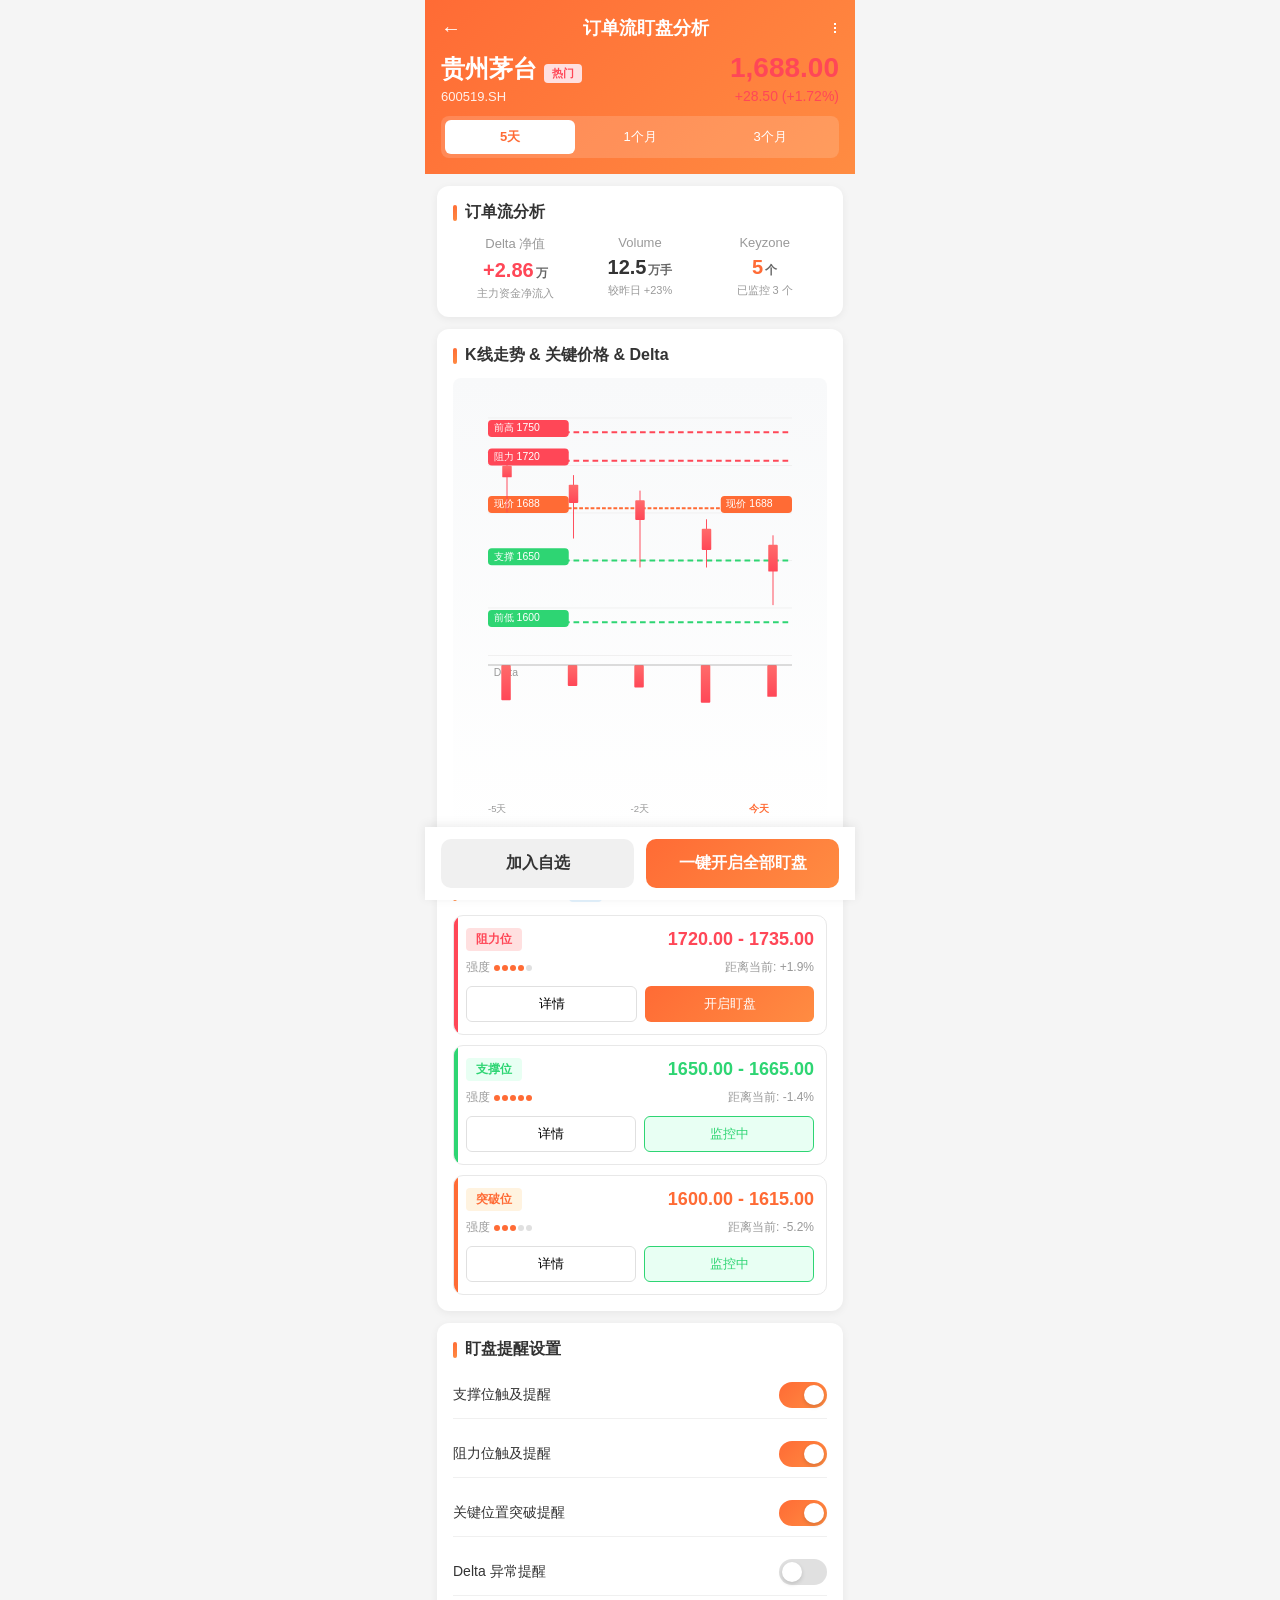
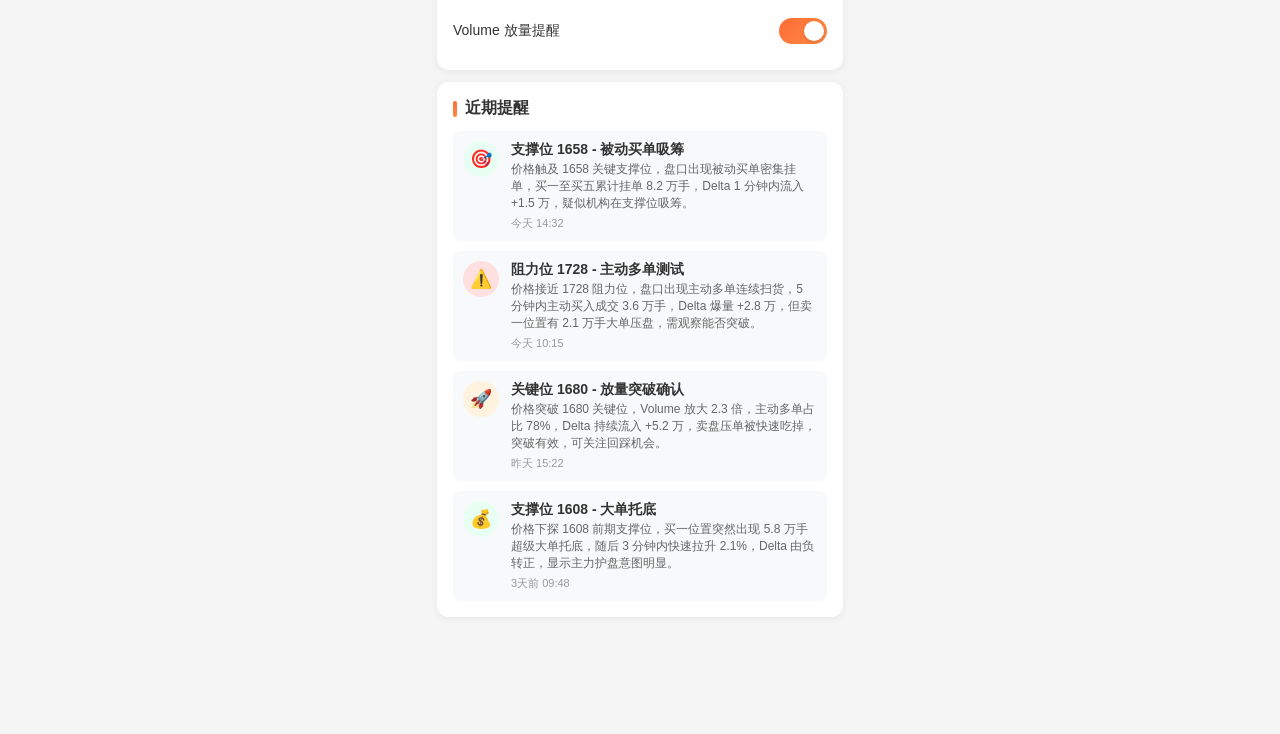
==== keyzone-analyzer-prototype.html @ bde4396a "优化K线：按日期对应数量，去掉阶段标注，用走势展示" ====
<!DOCTYPE html>
<html lang="zh-CN">
<head>
    <meta charset="UTF-8">
    <meta name="viewport" content="width=device-width, initial-scale=1.0, maximum-scale=1.0, user-scalable=no">
    <title>订单流盯盘分析 - 同花顺风格</title>
    <style>
        * {
            margin: 0;
            padding: 0;
            box-sizing: border-box;
        }

        body {
            font-family: -apple-system, BlinkMacSystemFont, 'Segoe UI', Roboto, 'Helvetica Neue', Arial, sans-serif;
            background: #f5f5f5;
            color: #333;
            max-width: 430px;
            margin: 0 auto;
            min-height: 100vh;
        }

        /* 顶部导航 */
        .header {
            background: linear-gradient(135deg, #ff6b35 0%, #ff8c42 100%);
            color: white;
            padding: 16px;
            position: sticky;
            top: 0;
            z-index: 100;
        }

        .header-top {
            display: flex;
            justify-content: space-between;
            align-items: center;
            margin-bottom: 12px;
        }

        .back-btn {
            font-size: 20px;
            cursor: pointer;
        }

        .header-title {
            font-size: 18px;
            font-weight: 600;
        }

        .header-actions {
            display: flex;
            gap: 16px;
        }

        /* 股票信息 */
        .stock-info {
            display: flex;
            justify-content: space-between;
            align-items: flex-end;
        }

        .stock-name {
            font-size: 24px;
            font-weight: bold;
            margin-bottom: 4px;
        }

        .stock-code {
            font-size: 13px;
            opacity: 0.9;
        }

        .stock-price {
            text-align: right;
        }

        .price-current {
            font-size: 28px;
            font-weight: bold;
        }

        .price-up {
            color: #ff4757;
        }

        .price-down {
            color: #2ed573;
        }

        .price-change {
            font-size: 14px;
            margin-top: 4px;
        }

        /* 时间周期切换 */
        .time-tabs {
            display: flex;
            background: rgba(255,255,255,0.15);
            border-radius: 8px;
            padding: 4px;
            margin-top: 12px;
        }

        .time-tab {
            flex: 1;
            text-align: center;
            padding: 8px;
            border-radius: 6px;
            font-size: 13px;
            cursor: pointer;
            transition: all 0.2s;
        }

        .time-tab.active {
            background: white;
            color: #ff6b35;
            font-weight: 600;
        }

        /* 主要内容区 */
        .content {
            padding: 12px;
        }

        /* 卡片通用样式 */
        .card {
            background: white;
            border-radius: 12px;
            padding: 16px;
            margin-bottom: 12px;
            box-shadow: 0 2px 8px rgba(0,0,0,0.06);
        }

        .card-title {
            font-size: 16px;
            font-weight: 600;
            color: #333;
            margin-bottom: 12px;
            display: flex;
            align-items: center;
            gap: 8px;
        }

        .card-title .icon {
            width: 4px;
            height: 16px;
            background: linear-gradient(135deg, #ff6b35 0%, #ff8c42 100%);
            border-radius: 2px;
        }

        /* Delta & Volume 概览 */
        .metrics-overview {
            display: flex;
            justify-content: space-around;
            text-align: center;
        }

        .metric-item {
            flex: 1;
        }

        .metric-label {
            font-size: 13px;
            color: #999;
            margin-bottom: 6px;
        }

        .metric-value {
            font-size: 20px;
            font-weight: bold;
        }

        .metric-value.positive {
            color: #ff4757;
        }

        .metric-value.negative {
            color: #2ed573;
        }

        .metric-unit {
            font-size: 12px;
            color: #666;
            margin-left: 2px;
        }

        .metric-desc {
            font-size: 11px;
            color: #999;
            margin-top: 4px;
        }

        /* K线图 + Keyzone */
        .chart-container {
            height: 460px;
            background: linear-gradient(180deg, #f8f9fa 0%, #ffffff 100%);
            border-radius: 8px;
            position: relative;
            overflow: hidden;
            padding: 16px;
        }

        .chart-svg {
            width: 100%;
            height: 100%;
        }

        /* Keyzone 列表 */
        .keyzone-list {
            display: flex;
            flex-direction: column;
            gap: 10px;
        }

        .keyzone-item {
            border: 1px solid #e8e8e8;
            border-radius: 10px;
            padding: 12px;
            position: relative;
            overflow: hidden;
        }

        .keyzone-item::before {
            content: '';
            position: absolute;
            left: 0;
            top: 0;
            bottom: 0;
            width: 4px;
        }

        .keyzone-item.support::before {
            background: #2ed573;
        }

        .keyzone-item.resistance::before {
            background: #ff4757;
        }

        .keyzone-item.breakout::before {
            background: #ff6b35;
        }

        .keyzone-header {
            display: flex;
            justify-content: space-between;
            align-items: center;
            margin-bottom: 8px;
        }

        .keyzone-type {
            display: flex;
            align-items: center;
            gap: 6px;
        }

        .type-badge {
            padding: 3px 10px;
            border-radius: 4px;
            font-size: 12px;
            font-weight: 600;
        }

        .type-badge.support {
            background: #e8fff3;
            color: #2ed573;
        }

        .type-badge.resistance {
            background: #ffe0e0;
            color: #ff4757;
        }

        .type-badge.breakout {
            background: #fff3e0;
            color: #ff6b35;
        }

        .keyzone-price {
            font-size: 18px;
            font-weight: bold;
        }

        .keyzone-price.support {
            color: #2ed573;
        }

        .keyzone-price.resistance {
            color: #ff4757;
        }

        .keyzone-price.breakout {
            color: #ff6b35;
        }

        .keyzone-meta {
            display: flex;
            justify-content: space-between;
            align-items: center;
            font-size: 12px;
            color: #999;
        }

        .keyzone-strength {
            display: flex;
            align-items: center;
            gap: 4px;
        }

        .strength-dots {
            display: flex;
            gap: 2px;
        }

        .strength-dot {
            width: 6px;
            height: 6px;
            border-radius: 50%;
            background: #e0e0e0;
        }

        .strength-dot.active {
            background: #ff6b35;
        }

        .keyzone-actions {
            display: flex;
            gap: 8px;
            margin-top: 10px;
        }

        .action-btn {
            flex: 1;
            padding: 8px;
            border-radius: 6px;
            font-size: 13px;
            text-align: center;
            cursor: pointer;
            border: 1px solid #e0e0e0;
            background: white;
        }

        .action-btn.primary {
            background: linear-gradient(135deg, #ff6b35 0%, #ff8c42 100%);
            color: white;
            border: none;
        }

        .action-btn.monitoring {
            background: #e8fff3;
            color: #2ed573;
            border-color: #2ed573;
        }

        /* 盯盘设置卡片 */
        .monitor-settings {
            display: flex;
            flex-direction: column;
            gap: 12px;
        }

        .monitor-item {
            display: flex;
            justify-content: space-between;
            align-items: center;
            padding: 10px 0;
            border-bottom: 1px solid #f0f0f0;
        }

        .monitor-item:last-child {
            border-bottom: none;
        }

        .monitor-label {
            font-size: 14px;
        }

        .toggle-switch {
            position: relative;
            width: 48px;
            height: 26px;
            background: #e0e0e0;
            border-radius: 13px;
            cursor: pointer;
            transition: background 0.3s;
        }

        .toggle-switch.active {
            background: linear-gradient(135deg, #ff6b35 0%, #ff8c42 100%);
        }

        .toggle-switch::after {
            content: '';
            position: absolute;
            top: 3px;
            left: 3px;
            width: 20px;
            height: 20px;
            background: white;
            border-radius: 50%;
            transition: transform 0.3s;
            box-shadow: 0 2px 4px rgba(0,0,0,0.15);
        }

        .toggle-switch.active::after {
            transform: translateX(22px);
        }

        /* 提醒历史 */
        .alert-history {
            display: flex;
            flex-direction: column;
            gap: 10px;
        }

        .alert-item {
            display: flex;
            gap: 12px;
            padding: 10px;
            background: #f8f9fa;
            border-radius: 8px;
        }

        .alert-icon {
            width: 36px;
            height: 36px;
            border-radius: 50%;
            display: flex;
            align-items: center;
            justify-content: center;
            font-size: 18px;
            flex-shrink: 0;
        }

        .alert-icon.support {
            background: #e8fff3;
        }

        .alert-icon.resistance {
            background: #ffe0e0;
        }

        .alert-icon.breakout {
            background: #fff3e0;
        }

        .alert-content {
            flex: 1;
        }

        .alert-title {
            font-size: 14px;
            font-weight: 600;
            margin-bottom: 2px;
        }

        .alert-desc {
            font-size: 12px;
            color: #666;
        }

        .alert-time {
            font-size: 11px;
            color: #999;
            margin-top: 4px;
        }

        /* 标签 */
        .tag {
            display: inline-block;
            padding: 2px 8px;
            border-radius: 4px;
            font-size: 11px;
        }

        .tag-hot {
            background: #ffe0e0;
            color: #ff4757;
        }

        .tag-info {
            background: #e3f2fd;
            color: #1976d2;
        }

        /* 底部操作栏 */
        .footer {
            position: sticky;
            bottom: 0;
            background: white;
            padding: 12px 16px;
            box-shadow: 0 -2px 10px rgba(0,0,0,0.08);
            display: flex;
            gap: 12px;
        }

        .btn {
            flex: 1;
            padding: 14px;
            border-radius: 10px;
            font-size: 16px;
            font-weight: 600;
            text-align: center;
            cursor: pointer;
            border: none;
        }

        .btn-secondary {
            background: #f0f0f0;
            color: #333;
        }

        .btn-primary {
            background: linear-gradient(135deg, #ff6b35 0%, #ff8c42 100%);
            color: white;
        }

        /* 空状态 */
        .empty-state {
            text-align: center;
            padding: 40px 20px;
            color: #999;
        }

        .empty-icon {
            font-size: 48px;
            margin-bottom: 12px;
        }

        .empty-text {
            font-size: 14px;
        }
    </style>
</head>
<body>
    <!-- 顶部导航 -->
    <div class="header">
        <div class="header-top">
            <div class="back-btn">←</div>
            <div class="header-title">订单流盯盘分析</div>
            <div class="header-actions">
                <span>⋮</span>
            </div>
        </div>
        <div class="stock-info">
            <div>
                <div class="stock-name">
                    贵州茅台
                    <span class="tag tag-hot">热门</span>
                </div>
                <div class="stock-code">600519.SH</div>
            </div>
            <div class="stock-price">
                <div class="price-current price-up">1,688.00</div>
                <div class="price-change price-up">+28.50 (+1.72%)</div>
            </div>
        </div>
        <div class="time-tabs">
            <div class="time-tab active" data-period="5d">5天</div>
            <div class="time-tab" data-period="1m">1个月</div>
            <div class="time-tab" data-period="3m">3个月</div>
        </div>
    </div>

    <!-- 主要内容区 -->
    <div class="content">
        <!-- Delta & Volume 概览 -->
        <div class="card">
            <div class="card-title">
                <div class="icon"></div>
                订单流分析
            </div>
            <div class="metrics-overview">
                <div class="metric-item">
                    <div class="metric-label">Delta 净值</div>
                    <div class="metric-value positive">+2.86<span class="metric-unit">万</span></div>
                    <div class="metric-desc">主力资金净流入</div>
                </div>
                <div class="metric-item">
                    <div class="metric-label">Volume</div>
                    <div class="metric-value">12.5<span class="metric-unit">万手</span></div>
                    <div class="metric-desc">较昨日 +23%</div>
                </div>
                <div class="metric-item">
                    <div class="metric-label">Keyzone</div>
                    <div class="metric-value" style="color: #ff6b35;">5<span class="metric-unit">个</span></div>
                    <div class="metric-desc">已监控 3 个</div>
                </div>
            </div>
        </div>

        <!-- K线蜡烛图 + 关键价格 + Delta -->
        <div class="card">
            <div class="card-title">
                <div class="icon"></div>
                K线走势 & 关键价格 & Delta
            </div>
            <div class="chart-container">
                <svg class="chart-svg" id="chartSvg" viewBox="0 0 360 440">
                    <defs>
                        <linearGradient id="candleRed" x1="0%" y1="0%" x2="0%" y2="100%">
                            <stop offset="0%" style="stop-color:#ff6b6b;stop-opacity:1" />
                            <stop offset="100%" style="stop-color:#ff4757;stop-opacity:1" />
                        </linearGradient>
                        <linearGradient id="candleGreen" x1="0%" y1="0%" x2="0%" y2="100%">
                            <stop offset="0%" style="stop-color:#51cf66;stop-opacity:1" />
                            <stop offset="100%" style="stop-color:#2ed573;stop-opacity:1" />
                        </linearGradient>
                    </defs>
                    
                    <!-- 分隔线 -->
                    <line x1="20" y1="280" x2="340" y2="280" stroke="#e0e0e0" stroke-width="1"/>
                    <text x="26" y="292" font-size="11" fill="#999">Delta</text>
                    
                    <!-- K线部分网格线 -->
                    <line x1="20" y1="20" x2="340" y2="20" stroke="#f0f0f0" stroke-width="1"/>
                    <line x1="20" y1="70" x2="340" y2="70" stroke="#f0f0f0" stroke-width="1"/>
                    <line x1="20" y1="120" x2="340" y2="120" stroke="#f0f0f0" stroke-width="1"/>
                    <line x1="20" y1="170" x2="340" y2="170" stroke="#f0f0f0" stroke-width="1"/>
                    <line x1="20" y1="220" x2="340" y2="220" stroke="#f0f0f0" stroke-width="1"/>
                    <line x1="20" y1="270" x2="340" y2="270" stroke="#f0f0f0" stroke-width="1"/>
                    
                    <!-- 动态内容区域 -->
                    <g id="dynamicContent"></g>
                    
                    <!-- Delta 零轴线 -->
                    <line x1="20" y1="280" x2="340" y2="280" stroke="#999" stroke-width="0.5"/>
                    
                    <!-- 时间标签（动态） -->
                    <g id="timeLabels"></g>
                </svg>
            </div>
        </div>

        <!-- Keyzone 列表 -->
        <div class="card">
            <div class="card-title">
                <div class="icon"></div>
                关键位置列表
                <span class="tag tag-info">5个</span>
            </div>
            <div class="keyzone-list">
                <!-- 阻力位 -->
                <div class="keyzone-item resistance">
                    <div class="keyzone-header">
                        <div class="keyzone-type">
                            <span class="type-badge resistance">阻力位</span>
                        </div>
                        <div class="keyzone-price resistance">1720.00 - 1735.00</div>
                    </div>
                    <div class="keyzone-meta">
                        <div class="keyzone-strength">
                            <span>强度</span>
                            <div class="strength-dots">
                                <div class="strength-dot active"></div>
                                <div class="strength-dot active"></div>
                                <div class="strength-dot active"></div>
                                <div class="strength-dot active"></div>
                                <div class="strength-dot"></div>
                            </div>
                        </div>
                        <div>距离当前: +1.9%</div>
                    </div>
                    <div class="keyzone-actions">
                        <button class="action-btn">详情</button>
                        <button class="action-btn primary">开启盯盘</button>
                    </div>
                </div>

                <!-- 支撑位 -->
                <div class="keyzone-item support">
                    <div class="keyzone-header">
                        <div class="keyzone-type">
                            <span class="type-badge support">支撑位</span>
                        </div>
                        <div class="keyzone-price support">1650.00 - 1665.00</div>
                    </div>
                    <div class="keyzone-meta">
                        <div class="keyzone-strength">
                            <span>强度</span>
                            <div class="strength-dots">
                                <div class="strength-dot active"></div>
                                <div class="strength-dot active"></div>
                                <div class="strength-dot active"></div>
                                <div class="strength-dot active"></div>
                                <div class="strength-dot active"></div>
                            </div>
                        </div>
                        <div>距离当前: -1.4%</div>
                    </div>
                    <div class="keyzone-actions">
                        <button class="action-btn">详情</button>
                        <button class="action-btn monitoring">监控中</button>
                    </div>
                </div>

                <!-- 突破位 -->
                <div class="keyzone-item breakout">
                    <div class="keyzone-header">
                        <div class="keyzone-type">
                            <span class="type-badge breakout">突破位</span>
                        </div>
                        <div class="keyzone-price breakout">1600.00 - 1615.00</div>
                    </div>
                    <div class="keyzone-meta">
                        <div class="keyzone-strength">
                            <span>强度</span>
                            <div class="strength-dots">
                                <div class="strength-dot active"></div>
                                <div class="strength-dot active"></div>
                                <div class="strength-dot active"></div>
                                <div class="strength-dot"></div>
                                <div class="strength-dot"></div>
                            </div>
                        </div>
                        <div>距离当前: -5.2%</div>
                    </div>
                    <div class="keyzone-actions">
                        <button class="action-btn">详情</button>
                        <button class="action-btn monitoring">监控中</button>
                    </div>
                </div>
            </div>
        </div>

        <!-- 盯盘设置 -->
        <div class="card">
            <div class="card-title">
                <div class="icon"></div>
                盯盘提醒设置
            </div>
            <div class="monitor-settings">
                <div class="monitor-item">
                    <div class="monitor-label">支撑位触及提醒</div>
                    <div class="toggle-switch active"></div>
                </div>
                <div class="monitor-item">
                    <div class="monitor-label">阻力位触及提醒</div>
                    <div class="toggle-switch active"></div>
                </div>
                <div class="monitor-item">
                    <div class="monitor-label">关键位置突破提醒</div>
                    <div class="toggle-switch active"></div>
                </div>
                <div class="monitor-item">
                    <div class="monitor-label">Delta 异常提醒</div>
                    <div class="toggle-switch"></div>
                </div>
                <div class="monitor-item">
                    <div class="monitor-label">Volume 放量提醒</div>
                    <div class="toggle-switch active"></div>
                </div>
            </div>
        </div>

        <!-- 提醒历史 -->
        <div class="card">
            <div class="card-title">
                <div class="icon"></div>
                近期提醒
            </div>
            <div class="alert-history">
                <div class="alert-item">
                    <div class="alert-icon support">🎯</div>
                    <div class="alert-content">
                        <div class="alert-title">支撑位 1658 - 被动买单吸筹</div>
                        <div class="alert-desc">
                            价格触及 1658 关键支撑位，盘口出现被动买单密集挂单，买一至买五累计挂单 8.2 万手，Delta 1 分钟内流入 +1.5 万，疑似机构在支撑位吸筹。
                        </div>
                        <div class="alert-time">今天 14:32</div>
                    </div>
                </div>
                <div class="alert-item">
                    <div class="alert-icon resistance">⚠️</div>
                    <div class="alert-content">
                        <div class="alert-title">阻力位 1728 - 主动多单测试</div>
                        <div class="alert-desc">
                            价格接近 1728 阻力位，盘口出现主动多单连续扫货，5 分钟内主动买入成交 3.6 万手，Delta 爆量 +2.8 万，但卖一位置有 2.1 万手大单压盘，需观察能否突破。
                        </div>
                        <div class="alert-time">今天 10:15</div>
                    </div>
                </div>
                <div class="alert-item">
                    <div class="alert-icon breakout">🚀</div>
                    <div class="alert-content">
                        <div class="alert-title">关键位 1680 - 放量突破确认</div>
                        <div class="alert-desc">
                            价格突破 1680 关键位，Volume 放大 2.3 倍，主动多单占比 78%，Delta 持续流入 +5.2 万，卖盘压单被快速吃掉，突破有效，可关注回踩机会。
                        </div>
                        <div class="alert-time">昨天 15:22</div>
                    </div>
                </div>
                <div class="alert-item">
                    <div class="alert-icon support">💰</div>
                    <div class="alert-content">
                        <div class="alert-title">支撑位 1608 - 大单托底</div>
                        <div class="alert-desc">
                            价格下探 1608 前期支撑位，买一位置突然出现 5.8 万手超级大单托底，随后 3 分钟内快速拉升 2.1%，Delta 由负转正，显示主力护盘意图明显。
                        </div>
                        <div class="alert-time">3天前 09:48</div>
                    </div>
                </div>
            </div>
        </div>

        <!-- 底部留白 -->
        <div style="height: 20px;"></div>
    </div>

    <!-- 底部操作栏 -->
    <div class="footer">
        <button class="btn btn-secondary">加入自选</button>
        <button class="btn btn-primary">一键开启全部盯盘</button>
    </div>

    <script>
        // 当前周期
        let currentPeriod = '5d';

        // 生成K线数据的辅助函数
        function generateCandles(count, startY, trend) {
            const candles = [];
            const deltas = [];
            const xStep = (320 - 40) / (count - 1);
            
            let currentY = startY;
            
            for (let i = 0; i < count; i++) {
                const x = 40 + i * xStep;
                
                // 根据趋势生成价格
                let targetY;
                if (trend === 'down') {
                    targetY = startY + (i / count) * 120;
                } else if (trend === 'up') {
                    targetY = startY - (i / count) * 120;
                } else if (trend === 'box') {
                    const boxPhase = i % 4;
                    if (boxPhase === 0) targetY = startY - 20;
                    else if (boxPhase === 1) targetY = startY + 20;
                    else if (boxPhase === 2) targetY = startY - 15;
                    else targetY = startY + 15;
                } else if (trend === 'upThenBoxThenDown') {
                    if (i < count * 0.35) {
                        targetY = startY - (i / (count * 0.35)) * 100;
                    } else if (i < count * 0.7) {
                        const boxI = i - count * 0.35;
                        const boxPhase = boxI % 4;
                        const baseY = startY - 100;
                        if (boxPhase === 0) targetY = baseY - 15;
                        else if (boxPhase === 1) targetY = baseY + 15;
                        else if (boxPhase === 2) targetY = baseY - 10;
                        else targetY = baseY + 10;
                    } else {
                        const downI = i - count * 0.7;
                        const baseY = startY - 100;
                        targetY = baseY + (downI / (count * 0.3)) * 80;
                    }
                } else if (trend === 'boxThenDown') {
                    if (i < count * 0.6) {
                        const boxPhase = i % 4;
                        if (boxPhase === 0) targetY = startY - 20;
                        else if (boxPhase === 1) targetY = startY + 20;
                        else if (boxPhase === 2) targetY = startY - 15;
                        else targetY = startY + 15;
                    } else {
                        const downI = i - count * 0.6;
                        targetY = startY + (downI / (count * 0.4)) * 80;
                    }
                }
                
                // 添加随机波动
                const volatility = 15;
                const high = targetY - volatility + Math.random() * volatility * 2;
                const low = targetY + volatility + Math.random() * volatility * 2;
                const open = currentY + (Math.random() - 0.5) * 20;
                const close = targetY + (Math.random() - 0.5) * 15;
                const isUp = close < open;
                
                candles.push({
                    x: x,
                    high: Math.min(high, low, open, close) - 10,
                    low: Math.max(high, low, open, close) + 10,
                    open: open,
                    close: close,
                    isUp: isUp
                });
                
                // Delta
                deltas.push({
                    x: x - 6,
                    height: 15 + Math.random() * 30,
                    isUp: isUp
                });
                
                currentY = close;
            }
            
            return { candles, deltas };
        }

        // 周期数据配置
        const periodData = {
            '5d': {
                keyPrices: [
                    { price: 1750, type: 'resistance', label: '前高 1750', y: 35 },
                    { price: 1720, type: 'resistance', label: '阻力 1720', y: 65 },
                    { price: 1688, type: 'current', label: '现价 1688', y: 115 },
                    { price: 1650, type: 'support', label: '支撑 1650', y: 170 },
                    { price: 1600, type: 'support', label: '前低 1600', y: 235 }
                ],
                ...generateCandles(5, 80, 'down'),
                timeLabels: [
                    { x: 20, text: '-5天' },
                    { x: 170, text: '-2天' },
                    { x: 295, text: '今天' }
                ]
            },
            '1m': {
                keyPrices: [
                    { price: 1750, type: 'resistance', label: '箱顶 1750', y: 45 },
                    { price: 1720, type: 'resistance', label: '阻力 1720', y: 75 },
                    { price: 1688, type: 'current', label: '现价 1688', y: 120 },
                    { price: 1650, type: 'support', label: '箱底 1650', y: 165 },
                    { price: 1600, type: 'support', label: '前低 1600', y: 230 }
                ],
                ...generateCandles(22, 100, 'boxThenDown'),
                timeLabels: [
                    { x: 20, text: '-30天' },
                    { x: 170, text: '-15天' },
                    { x: 295, text: '今天' }
                ]
            },
            '3m': {
                keyPrices: [
                    { price: 1820, type: 'resistance', label: '前高 1820', y: 25 },
                    { price: 1780, type: 'resistance', label: '阻力 1780', y: 55 },
                    { price: 1720, type: 'resistance', label: '箱顶 1720', y: 90 },
                    { price: 1688, type: 'current', label: '现价 1688', y: 125 },
                    { price: 1650, type: 'support', label: '箱底 1650', y: 160 },
                    { price: 1580, type: 'support', label: '起涨点 1580', y: 225 }
                ],
                ...generateCandles(66, 180, 'upThenBoxThenDown'),
                timeLabels: [
                    { x: 20, text: '-90天' },
                    { x: 120, text: '-45天' },
                    { x: 230, text: '-15天' },
                    { x: 295, text: '今天' }
                ]
            }
        };

        // 渲染图表
        function renderChart(period) {
            const data = periodData[period];
            const dynamicContent = document.getElementById('dynamicContent');
            const timeLabels = document.getElementById('timeLabels');
            
            let html = '';

            // 关键价格线
            data.keyPrices.forEach(kp => {
                const color = kp.type === 'resistance' ? '#ff4757' : 
                              kp.type === 'support' ? '#2ed573' : '#ff6b35';
                const dashArray = kp.type === 'current' ? '4,2' : '6,4';
                html += `
                    <line x1="20" y1="${kp.y}" x2="340" y2="${kp.y}" stroke="${color}" stroke-width="2" stroke-dasharray="${dashArray}"/>
                    <rect x="20" y="${kp.y - 13}" width="85" height="18" rx="4" fill="${color}"/>
                    <text x="26" y="${kp.y - 1}" font-size="11" fill="white">${kp.label}</text>
                `;
            });

            // 当前价格标签放右边
            const currentKP = data.keyPrices.find(kp => kp.type === 'current');
            if (currentKP) {
                html += `
                    <rect x="265" y="${currentKP.y - 13}" width="75" height="18" rx="4" fill="#ff6b35"/>
                    <text x="271" y="${currentKP.y - 1}" font-size="11" fill="white">现价 1688</text>
                `;
            }

            // 蜡烛图
            data.candles.forEach(c => {
                const gradient = c.isUp ? 'url(#candleGreen)' : 'url(#candleRed)';
                const color = c.isUp ? '#2ed573' : '#ff4757';
                const bodyTop = Math.min(c.open, c.close);
                const bodyHeight = Math.max(Math.abs(c.close - c.open), 3);
                html += `
                    <line x1="${c.x}" y1="${c.high}" x2="${c.x}" y2="${c.low}" stroke="${color}" stroke-width="1"/>
                    <rect x="${c.x - 5}" y="${bodyTop}" width="10" height="${bodyHeight}" rx="1" fill="${gradient}"/>
                `;
            });

            // Delta柱
            data.deltas.forEach(d => {
                const gradient = d.isUp ? 'url(#candleGreen)' : 'url(#candleRed)';
                const y = d.isUp ? (280 - d.height) : 280;
                html += `<rect x="${d.x}" y="${y}" width="10" height="${d.height}" rx="1" fill="${gradient}"/>`;
            });

            dynamicContent.innerHTML = html;

            // 时间标签
            let timeHtml = '';
            data.timeLabels.forEach(tl => {
                const color = tl.text === '今天' ? '#ff6b35' : '#999';
                const weight = tl.text === '今天' ? 'bold' : 'normal';
                timeHtml += `<text x="${tl.x}" y="435" font-size="10" fill="${color}" font-weight="${weight}">${tl.text}</text>`;
            });
            timeLabels.innerHTML = timeHtml;
        }

        // 时间周期切换
        document.querySelectorAll('.time-tab').forEach(tab => {
            tab.addEventListener('click', function() {
                document.querySelectorAll('.time-tab').forEach(t => t.classList.remove('active'));
                this.classList.add('active');
                currentPeriod = this.dataset.period;
                renderChart(currentPeriod);
            });
        });

        // 切换开关
        document.querySelectorAll('.toggle-switch').forEach(toggle => {
            toggle.addEventListener('click', function() {
                this.classList.toggle('active');
            });
        });

        // 盯盘按钮
        document.querySelectorAll('.keyzone-actions .action-btn').forEach(btn => {
            btn.addEventListener('click', function() {
                if (this.textContent === '开启盯盘') {
                    this.textContent = '监控中';
                    this.classList.remove('primary');
                    this.classList.add('monitoring');
                } else if (this.textContent === '监控中') {
                    this.textContent = '开启盯盘';
                    this.classList.remove('monitoring');
                    this.classList.add('primary');
                }
            });
        });

        // 初始化渲染
        renderChart('5d');
    </script>
</body>
</html>
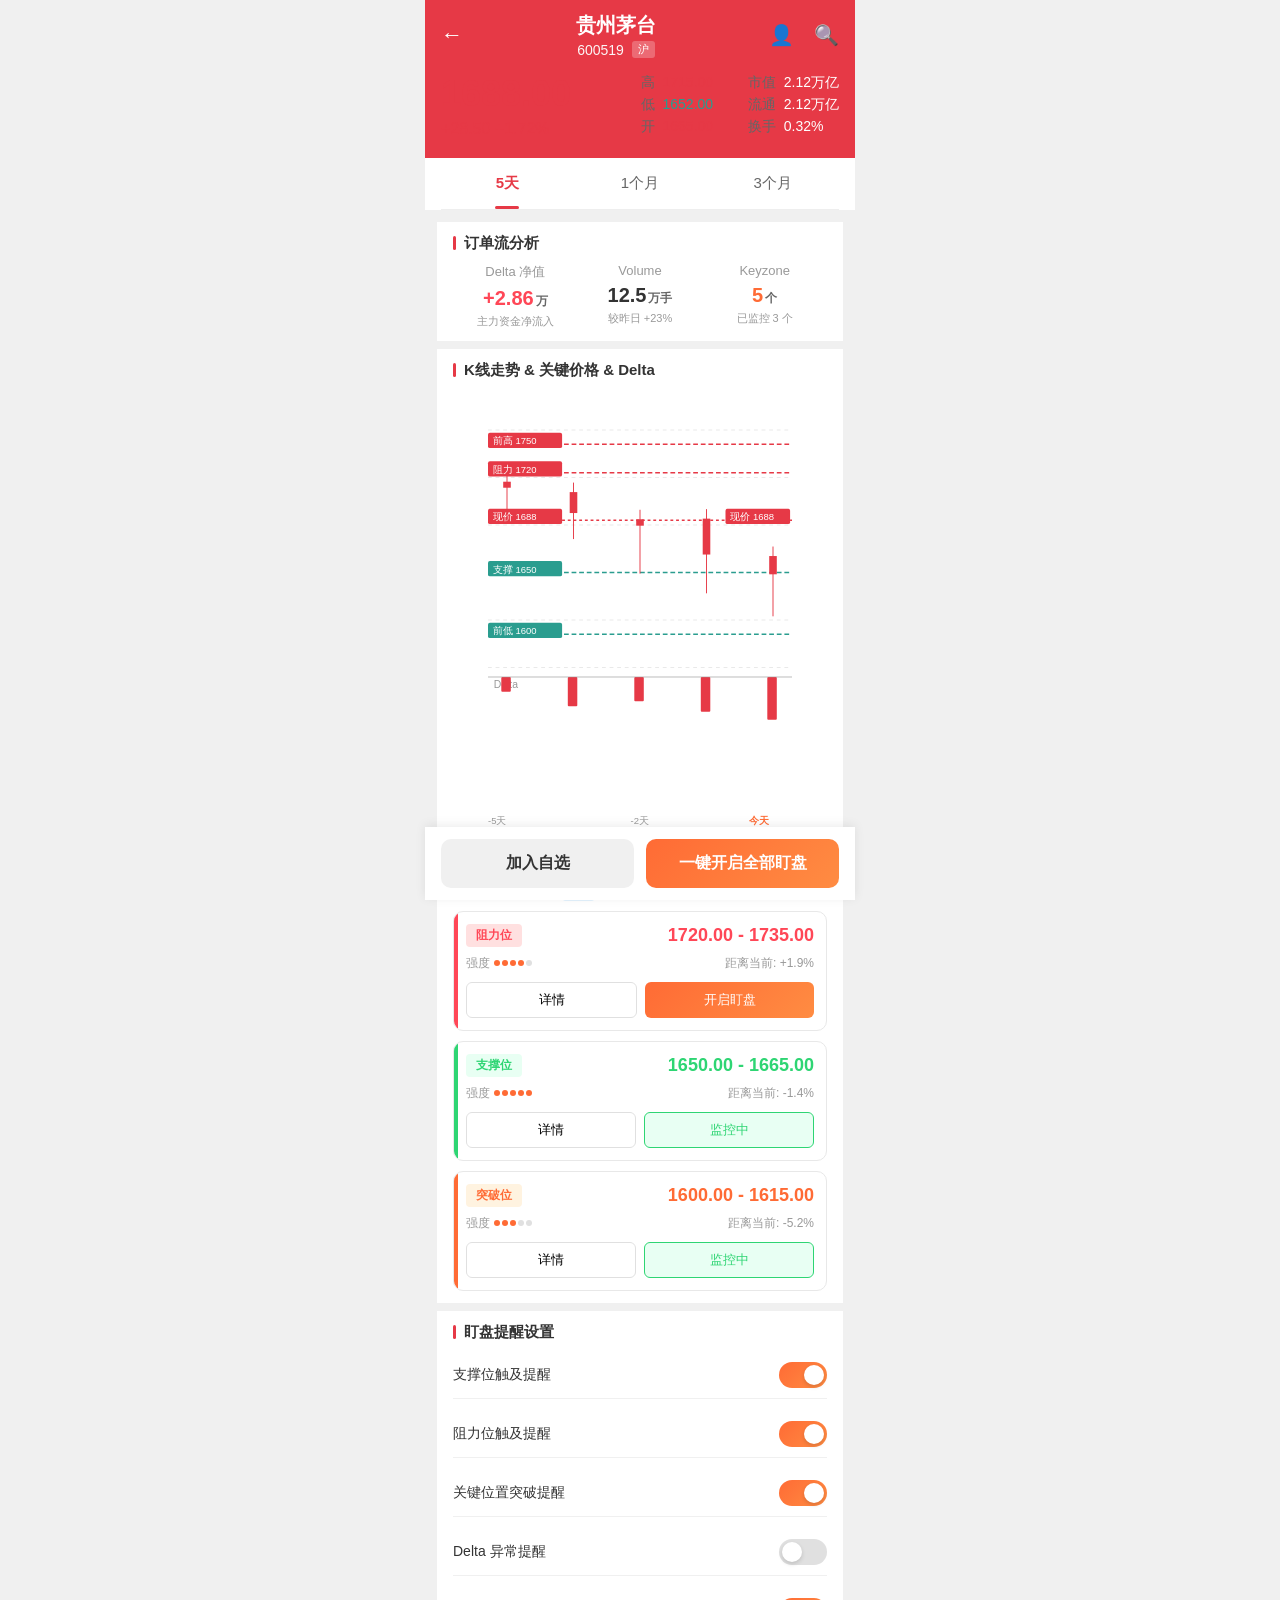
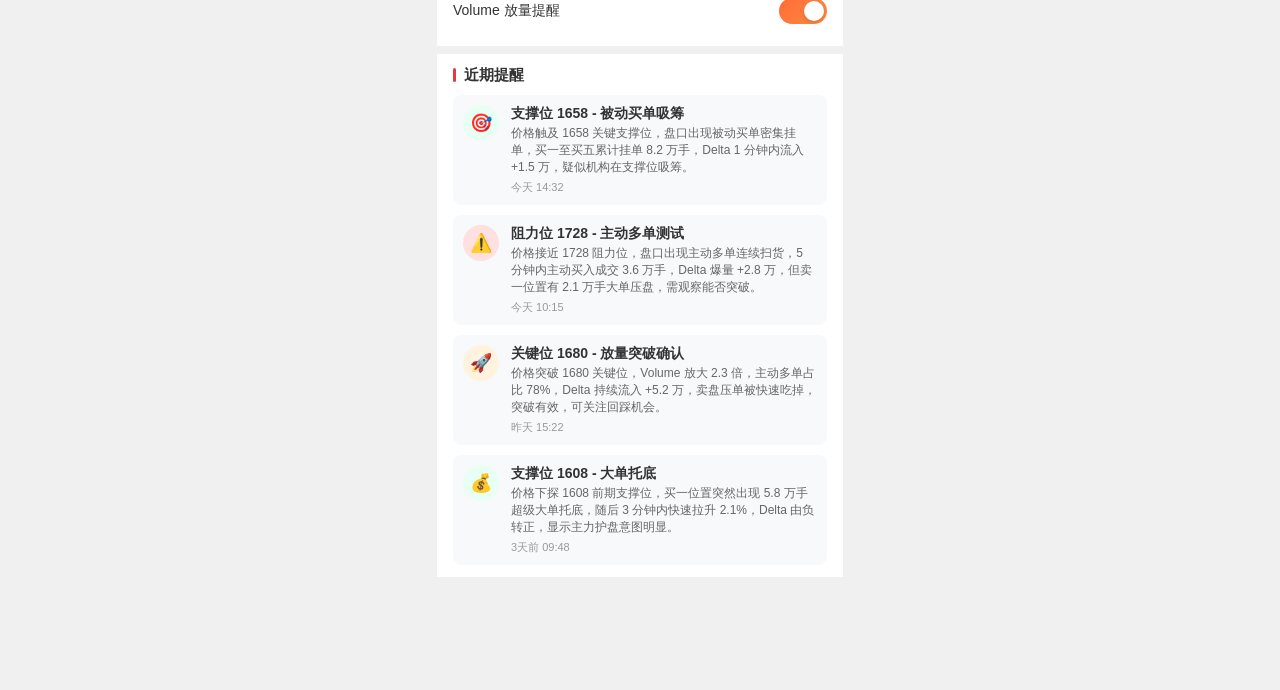
==== commit fc4798e2: "UI升级：参考同花顺风格，红色顶部、白色K线背景、调整颜色和布局" ====
--- a/keyzone-analyzer-prototype.html
+++ b/keyzone-analyzer-prototype.html
@@ -13,7 +13,7 @@
 
         body {
             font-family: -apple-system, BlinkMacSystemFont, 'Segoe UI', Roboto, 'Helvetica Neue', Arial, sans-serif;
-            background: #f5f5f5;
+            background: #f0f0f0;
             color: #333;
             max-width: 430px;
             margin: 0 auto;
@@ -22,9 +22,9 @@
 
         /* 顶部导航 */
         .header {
-            background: linear-gradient(135deg, #ff6b35 0%, #ff8c42 100%);
+            background: #e63946;
             color: white;
-            padding: 16px;
+            padding: 12px 16px;
             position: sticky;
             top: 0;
             z-index: 100;
@@ -34,87 +34,140 @@
             display: flex;
             justify-content: space-between;
             align-items: center;
-            margin-bottom: 12px;
+            margin-bottom: 8px;
         }
 
         .back-btn {
+            font-size: 22px;
+            cursor: pointer;
+        }
+
+        .stock-header {
+            display: flex;
+            flex-direction: column;
+            align-items: center;
+            flex: 1;
+        }
+
+        .stock-name {
             font-size: 20px;
-            cursor: pointer;
-        }
-
-        .header-title {
-            font-size: 18px;
             font-weight: 600;
+            margin-bottom: 2px;
+        }
+
+        .stock-code-wrap {
+            display: flex;
+            align-items: center;
+            gap: 8px;
+        }
+
+        .stock-code {
+            font-size: 14px;
+            opacity: 0.95;
+        }
+
+        .stock-tag {
+            background: rgba(255,255,255,0.25);
+            padding: 1px 6px;
+            border-radius: 3px;
+            font-size: 11px;
         }
 
         .header-actions {
             display: flex;
-            gap: 16px;
+            gap: 20px;
+            font-size: 20px;
         }
 
         /* 股票信息 */
         .stock-info {
             display: flex;
             justify-content: space-between;
-            align-items: flex-end;
-        }
-
-        .stock-name {
-            font-size: 24px;
+            align-items: flex-start;
+            padding: 8px 0;
+        }
+
+        .price-left {
+            display: flex;
+            flex-direction: column;
+        }
+
+        .price-current {
+            font-size: 36px;
             font-weight: bold;
-            margin-bottom: 4px;
-        }
-
-        .stock-code {
-            font-size: 13px;
-            opacity: 0.9;
-        }
-
-        .stock-price {
-            text-align: right;
-        }
-
-        .price-current {
-            font-size: 28px;
-            font-weight: bold;
+            line-height: 1.1;
         }
 
         .price-up {
-            color: #ff4757;
+            color: #e63946;
         }
 
         .price-down {
-            color: #2ed573;
+            color: #2a9d8f;
         }
 
         .price-change {
+            font-size: 16px;
+            margin-top: 6px;
+        }
+
+        .price-right {
+            display: grid;
+            grid-template-columns: 1fr 1fr;
+            gap: 4px 16px;
             font-size: 14px;
-            margin-top: 4px;
+        }
+
+        .price-item {
+            display: flex;
+        }
+
+        .price-label {
+            color: #666;
+            margin-right: 8px;
+        }
+
+        .price-value.up {
+            color: #e63946;
+        }
+
+        .price-value.down {
+            color: #2a9d8f;
         }
 
         /* 时间周期切换 */
         .time-tabs {
             display: flex;
-            background: rgba(255,255,255,0.15);
-            border-radius: 8px;
-            padding: 4px;
-            margin-top: 12px;
+            background: white;
+            padding: 8px 0;
+            border-bottom: 1px solid #eee;
         }
 
         .time-tab {
             flex: 1;
             text-align: center;
-            padding: 8px;
-            border-radius: 6px;
-            font-size: 13px;
+            padding: 8px 4px;
+            font-size: 15px;
             cursor: pointer;
-            transition: all 0.2s;
+            color: #666;
+            position: relative;
         }
 
         .time-tab.active {
-            background: white;
-            color: #ff6b35;
+            color: #e63946;
             font-weight: 600;
+        }
+
+        .time-tab.active::after {
+            content: '';
+            position: absolute;
+            bottom: -8px;
+            left: 50%;
+            transform: translateX(-50%);
+            width: 24px;
+            height: 3px;
+            background: #e63946;
+            border-radius: 2px;
         }
 
         /* 主要内容区 */
@@ -125,26 +178,24 @@
         /* 卡片通用样式 */
         .card {
             background: white;
-            border-radius: 12px;
-            padding: 16px;
-            margin-bottom: 12px;
-            box-shadow: 0 2px 8px rgba(0,0,0,0.06);
+            padding: 12px 16px;
+            margin-bottom: 8px;
         }
 
         .card-title {
-            font-size: 16px;
+            font-size: 15px;
             font-weight: 600;
             color: #333;
-            margin-bottom: 12px;
+            margin-bottom: 10px;
             display: flex;
             align-items: center;
             gap: 8px;
         }
 
         .card-title .icon {
-            width: 4px;
-            height: 16px;
-            background: linear-gradient(135deg, #ff6b35 0%, #ff8c42 100%);
+            width: 3px;
+            height: 14px;
+            background: #e63946;
             border-radius: 2px;
         }
 
@@ -193,11 +244,10 @@
         /* K线图 + Keyzone */
         .chart-container {
             height: 460px;
-            background: linear-gradient(180deg, #f8f9fa 0%, #ffffff 100%);
-            border-radius: 8px;
+            background: #ffffff;
             position: relative;
             overflow: hidden;
-            padding: 16px;
+            padding: 8px 16px;
         }
 
         .chart-svg {
@@ -537,25 +587,55 @@
     <div class="header">
         <div class="header-top">
             <div class="back-btn">←</div>
-            <div class="header-title">订单流盯盘分析</div>
+            <div class="stock-header">
+                <div class="stock-name">贵州茅台</div>
+                <div class="stock-code-wrap">
+                    <span class="stock-code">600519</span>
+                    <span class="stock-tag">沪</span>
+                </div>
+            </div>
             <div class="header-actions">
-                <span>⋮</span>
+                <span>👤</span>
+                <span>🔍</span>
             </div>
         </div>
         <div class="stock-info">
-            <div>
-                <div class="stock-name">
-                    贵州茅台
-                    <span class="tag tag-hot">热门</span>
-                </div>
-                <div class="stock-code">600519.SH</div>
-            </div>
-            <div class="stock-price">
-                <div class="price-current price-up">1,688.00</div>
-                <div class="price-change price-up">+28.50 (+1.72%)</div>
+            <div class="price-left">
+                <div class="price-current price-up">1688.00</div>
+                <div class="price-change price-up">+28.50 +1.72%</div>
+            </div>
+            <div class="price-right">
+                <div class="price-item">
+                    <span class="price-label">高</span>
+                    <span class="price-value up">1715.00</span>
+                </div>
+                <div class="price-item">
+                    <span class="price-label">市值</span>
+                    <span class="price-value">2.12万亿</span>
+                </div>
+                <div class="price-item">
+                    <span class="price-label">低</span>
+                    <span class="price-value down">1652.00</span>
+                </div>
+                <div class="price-item">
+                    <span class="price-label">流通</span>
+                    <span class="price-value">2.12万亿</span>
+                </div>
+                <div class="price-item">
+                    <span class="price-label">开</span>
+                    <span class="price-value up">1665.00</span>
+                </div>
+                <div class="price-item">
+                    <span class="price-label">换手</span>
+                    <span class="price-value">0.32%</span>
+                </div>
             </div>
         </div>
-        <div class="time-tabs">
+    </div>
+
+    <!-- 时间周期切换 -->
+    <div style="background: white; padding: 0 16px;">
+        <div class="time-tabs" style="margin: 0; padding: 8px 0;">
             <div class="time-tab active" data-period="5d">5天</div>
             <div class="time-tab" data-period="1m">1个月</div>
             <div class="time-tab" data-period="3m">3个月</div>
@@ -599,26 +679,26 @@
                 <svg class="chart-svg" id="chartSvg" viewBox="0 0 360 440">
                     <defs>
                         <linearGradient id="candleRed" x1="0%" y1="0%" x2="0%" y2="100%">
-                            <stop offset="0%" style="stop-color:#ff6b6b;stop-opacity:1" />
-                            <stop offset="100%" style="stop-color:#ff4757;stop-opacity:1" />
+                            <stop offset="0%" style="stop-color:#e63946;stop-opacity:1" />
+                            <stop offset="100%" style="stop-color:#e63946;stop-opacity:1" />
                         </linearGradient>
                         <linearGradient id="candleGreen" x1="0%" y1="0%" x2="0%" y2="100%">
-                            <stop offset="0%" style="stop-color:#51cf66;stop-opacity:1" />
-                            <stop offset="100%" style="stop-color:#2ed573;stop-opacity:1" />
+                            <stop offset="0%" style="stop-color:#2a9d8f;stop-opacity:1" />
+                            <stop offset="100%" style="stop-color:#2a9d8f;stop-opacity:1" />
                         </linearGradient>
                     </defs>
                     
                     <!-- 分隔线 -->
-                    <line x1="20" y1="280" x2="340" y2="280" stroke="#e0e0e0" stroke-width="1"/>
+                    <line x1="20" y1="280" x2="340" y2="280" stroke="#e5e5e5" stroke-width="1"/>
                     <text x="26" y="292" font-size="11" fill="#999">Delta</text>
                     
-                    <!-- K线部分网格线 -->
-                    <line x1="20" y1="20" x2="340" y2="20" stroke="#f0f0f0" stroke-width="1"/>
-                    <line x1="20" y1="70" x2="340" y2="70" stroke="#f0f0f0" stroke-width="1"/>
-                    <line x1="20" y1="120" x2="340" y2="120" stroke="#f0f0f0" stroke-width="1"/>
-                    <line x1="20" y1="170" x2="340" y2="170" stroke="#f0f0f0" stroke-width="1"/>
-                    <line x1="20" y1="220" x2="340" y2="220" stroke="#f0f0f0" stroke-width="1"/>
-                    <line x1="20" y1="270" x2="340" y2="270" stroke="#f0f0f0" stroke-width="1"/>
+                    <!-- K线部分网格线（浅灰色虚线） -->
+                    <line x1="20" y1="20" x2="340" y2="20" stroke="#e8e8e8" stroke-width="1" stroke-dasharray="4,4"/>
+                    <line x1="20" y1="70" x2="340" y2="70" stroke="#e8e8e8" stroke-width="1" stroke-dasharray="4,4"/>
+                    <line x1="20" y1="120" x2="340" y2="120" stroke="#e8e8e8" stroke-width="1" stroke-dasharray="4,4"/>
+                    <line x1="20" y1="170" x2="340" y2="170" stroke="#e8e8e8" stroke-width="1" stroke-dasharray="4,4"/>
+                    <line x1="20" y1="220" x2="340" y2="220" stroke="#e8e8e8" stroke-width="1" stroke-dasharray="4,4"/>
+                    <line x1="20" y1="270" x2="340" y2="270" stroke="#e8e8e8" stroke-width="1" stroke-dasharray="4,4"/>
                     
                     <!-- 动态内容区域 -->
                     <g id="dynamicContent"></g>
@@ -960,13 +1040,13 @@
 
             // 关键价格线
             data.keyPrices.forEach(kp => {
-                const color = kp.type === 'resistance' ? '#ff4757' : 
-                              kp.type === 'support' ? '#2ed573' : '#ff6b35';
-                const dashArray = kp.type === 'current' ? '4,2' : '6,4';
+                const color = kp.type === 'resistance' ? '#e63946' : 
+                              kp.type === 'support' ? '#2a9d8f' : '#e63946';
+                const dashArray = kp.type === 'current' ? '3,3' : '5,3';
                 html += `
-                    <line x1="20" y1="${kp.y}" x2="340" y2="${kp.y}" stroke="${color}" stroke-width="2" stroke-dasharray="${dashArray}"/>
-                    <rect x="20" y="${kp.y - 13}" width="85" height="18" rx="4" fill="${color}"/>
-                    <text x="26" y="${kp.y - 1}" font-size="11" fill="white">${kp.label}</text>
+                    <line x1="20" y1="${kp.y}" x2="340" y2="${kp.y}" stroke="${color}" stroke-width="1.5" stroke-dasharray="${dashArray}"/>
+                    <rect x="20" y="${kp.y - 12}" width="78" height="16" rx="2" fill="${color}"/>
+                    <text x="25" y="${kp.y}" font-size="10" fill="white">${kp.label}</text>
                 `;
             });
 
@@ -974,20 +1054,20 @@
             const currentKP = data.keyPrices.find(kp => kp.type === 'current');
             if (currentKP) {
                 html += `
-                    <rect x="265" y="${currentKP.y - 13}" width="75" height="18" rx="4" fill="#ff6b35"/>
-                    <text x="271" y="${currentKP.y - 1}" font-size="11" fill="white">现价 1688</text>
+                    <rect x="270" y="${currentKP.y - 12}" width="68" height="16" rx="2" fill="#e63946"/>
+                    <text x="275" y="${currentKP.y}" font-size="10" fill="white">现价 1688</text>
                 `;
             }
 
-            // 蜡烛图
+            // 蜡烛图（同花顺风格：红色跌，绿色涨）
             data.candles.forEach(c => {
                 const gradient = c.isUp ? 'url(#candleGreen)' : 'url(#candleRed)';
-                const color = c.isUp ? '#2ed573' : '#ff4757';
+                const color = c.isUp ? '#2a9d8f' : '#e63946';
                 const bodyTop = Math.min(c.open, c.close);
                 const bodyHeight = Math.max(Math.abs(c.close - c.open), 3);
                 html += `
                     <line x1="${c.x}" y1="${c.high}" x2="${c.x}" y2="${c.low}" stroke="${color}" stroke-width="1"/>
-                    <rect x="${c.x - 5}" y="${bodyTop}" width="10" height="${bodyHeight}" rx="1" fill="${gradient}"/>
+                    <rect x="${c.x - 4}" y="${bodyTop}" width="8" height="${bodyHeight}" rx="0" fill="${gradient}"/>
                 `;
             });
 
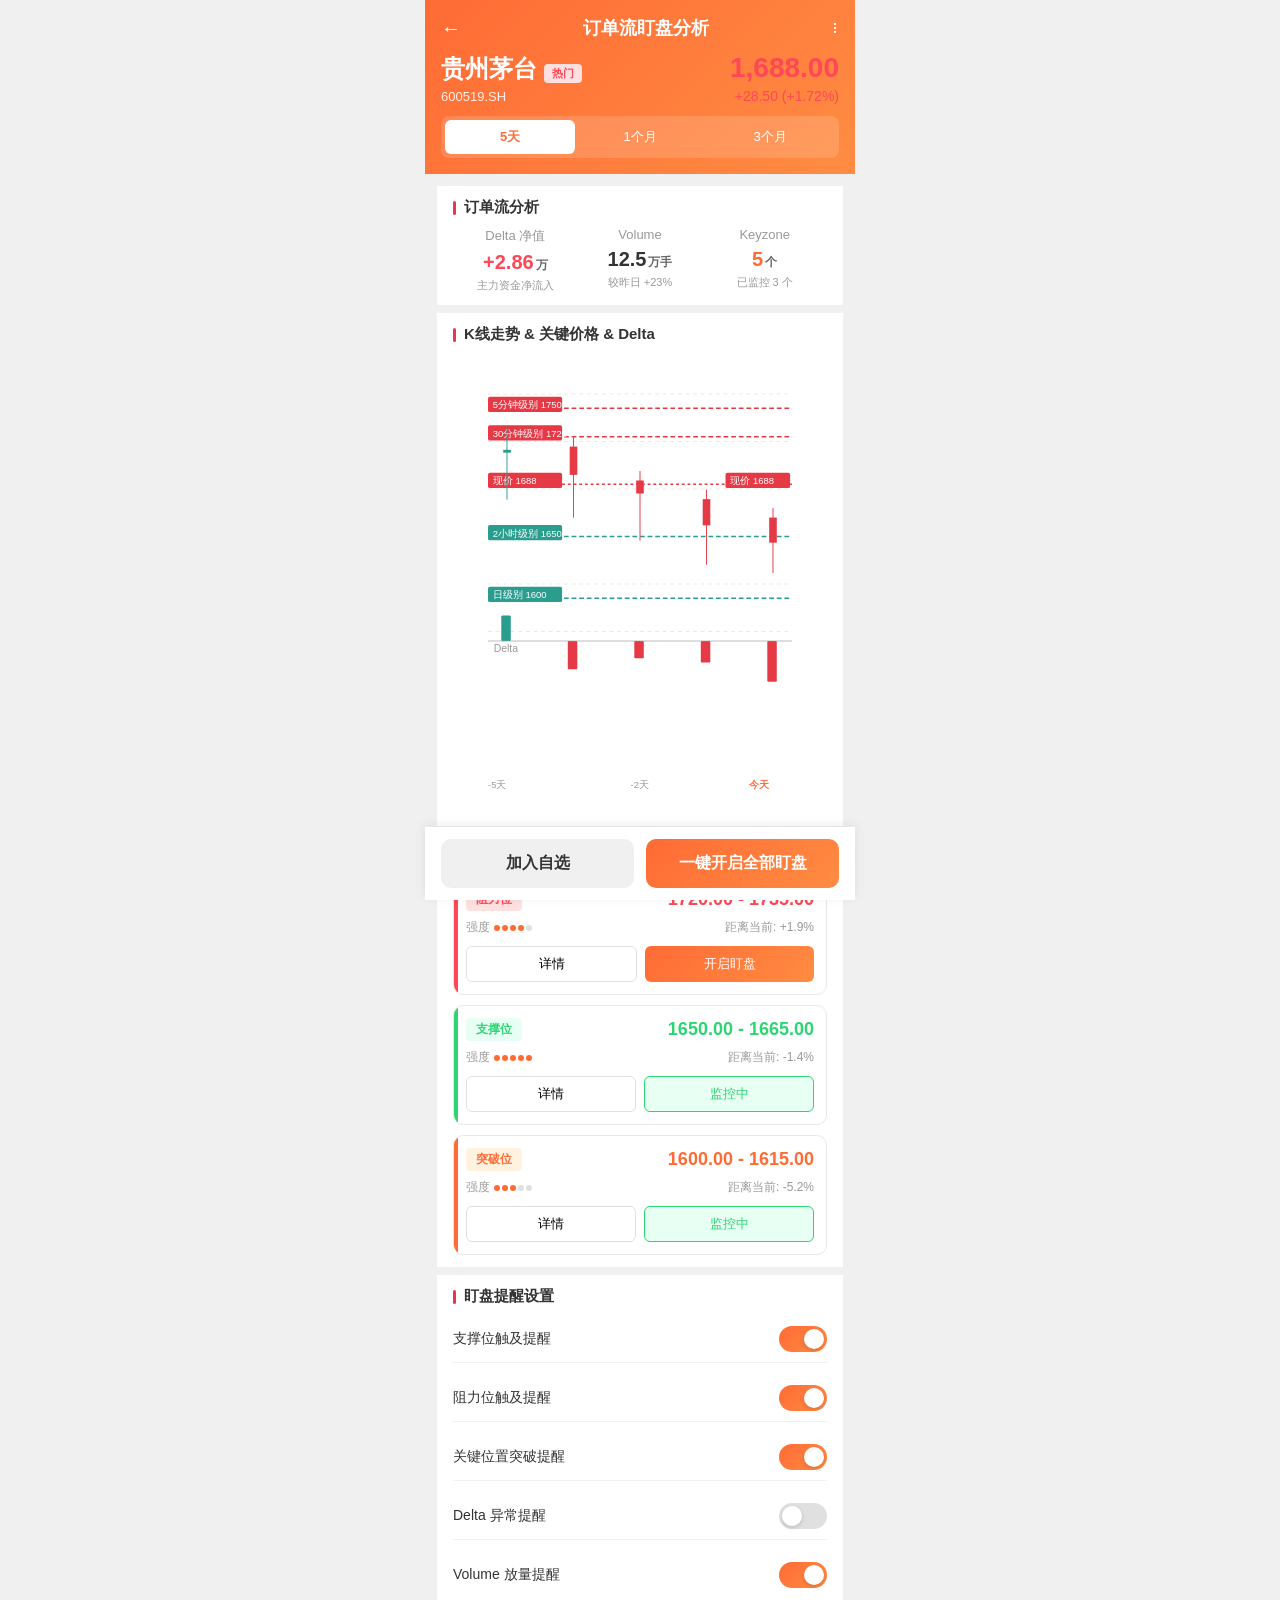
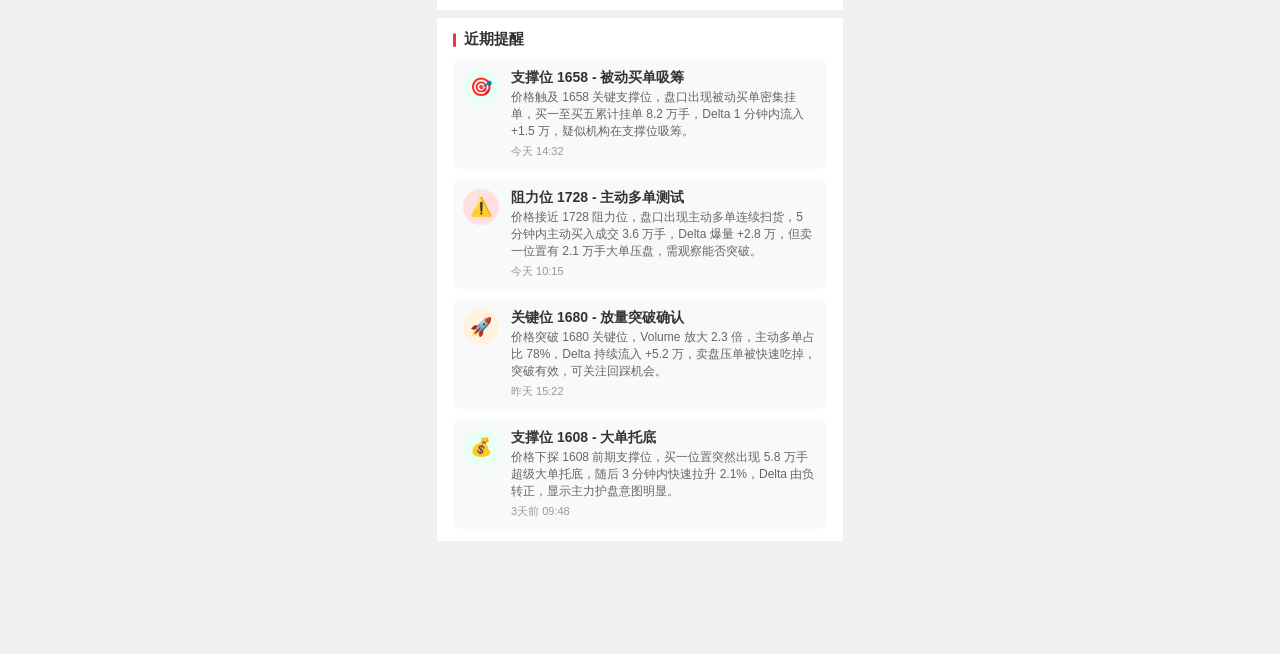
==== commit 9b8bb14a: "修改：股票信息区改回原样式，关键价格改为级别标注" ====
--- a/keyzone-analyzer-prototype.html
+++ b/keyzone-analyzer-prototype.html
@@ -22,9 +22,9 @@
 
         /* 顶部导航 */
         .header {
-            background: #e63946;
+            background: linear-gradient(135deg, #ff6b35 0%, #ff8c42 100%);
             color: white;
-            padding: 12px 16px;
+            padding: 16px;
             position: sticky;
             top: 0;
             z-index: 100;
@@ -34,140 +34,87 @@
             display: flex;
             justify-content: space-between;
             align-items: center;
-            margin-bottom: 8px;
+            margin-bottom: 12px;
         }
 
         .back-btn {
-            font-size: 22px;
+            font-size: 20px;
             cursor: pointer;
         }
 
-        .stock-header {
-            display: flex;
-            flex-direction: column;
-            align-items: center;
-            flex: 1;
-        }
-
-        .stock-name {
-            font-size: 20px;
+        .header-title {
+            font-size: 18px;
             font-weight: 600;
-            margin-bottom: 2px;
-        }
-
-        .stock-code-wrap {
-            display: flex;
-            align-items: center;
-            gap: 8px;
-        }
-
-        .stock-code {
-            font-size: 14px;
-            opacity: 0.95;
-        }
-
-        .stock-tag {
-            background: rgba(255,255,255,0.25);
-            padding: 1px 6px;
-            border-radius: 3px;
-            font-size: 11px;
         }
 
         .header-actions {
             display: flex;
-            gap: 20px;
-            font-size: 20px;
+            gap: 16px;
         }
 
         /* 股票信息 */
         .stock-info {
             display: flex;
             justify-content: space-between;
-            align-items: flex-start;
-            padding: 8px 0;
-        }
-
-        .price-left {
-            display: flex;
-            flex-direction: column;
+            align-items: flex-end;
+        }
+
+        .stock-name {
+            font-size: 24px;
+            font-weight: bold;
+            margin-bottom: 4px;
+        }
+
+        .stock-code {
+            font-size: 13px;
+            opacity: 0.9;
+        }
+
+        .stock-price {
+            text-align: right;
         }
 
         .price-current {
-            font-size: 36px;
+            font-size: 28px;
             font-weight: bold;
-            line-height: 1.1;
         }
 
         .price-up {
-            color: #e63946;
+            color: #ff4757;
         }
 
         .price-down {
-            color: #2a9d8f;
+            color: #2ed573;
         }
 
         .price-change {
-            font-size: 16px;
-            margin-top: 6px;
-        }
-
-        .price-right {
-            display: grid;
-            grid-template-columns: 1fr 1fr;
-            gap: 4px 16px;
             font-size: 14px;
-        }
-
-        .price-item {
-            display: flex;
-        }
-
-        .price-label {
-            color: #666;
-            margin-right: 8px;
-        }
-
-        .price-value.up {
-            color: #e63946;
-        }
-
-        .price-value.down {
-            color: #2a9d8f;
+            margin-top: 4px;
         }
 
         /* 时间周期切换 */
         .time-tabs {
             display: flex;
-            background: white;
-            padding: 8px 0;
-            border-bottom: 1px solid #eee;
+            background: rgba(255,255,255,0.15);
+            border-radius: 8px;
+            padding: 4px;
+            margin-top: 12px;
         }
 
         .time-tab {
             flex: 1;
             text-align: center;
-            padding: 8px 4px;
-            font-size: 15px;
+            padding: 8px;
+            border-radius: 6px;
+            font-size: 13px;
             cursor: pointer;
-            color: #666;
-            position: relative;
+            transition: all 0.2s;
         }
 
         .time-tab.active {
-            color: #e63946;
+            background: white;
+            color: #ff6b35;
             font-weight: 600;
-        }
-
-        .time-tab.active::after {
-            content: '';
-            position: absolute;
-            bottom: -8px;
-            left: 50%;
-            transform: translateX(-50%);
-            width: 24px;
-            height: 3px;
-            background: #e63946;
-            border-radius: 2px;
         }
 
         /* 主要内容区 */
@@ -587,55 +534,25 @@
     <div class="header">
         <div class="header-top">
             <div class="back-btn">←</div>
-            <div class="stock-header">
-                <div class="stock-name">贵州茅台</div>
-                <div class="stock-code-wrap">
-                    <span class="stock-code">600519</span>
-                    <span class="stock-tag">沪</span>
-                </div>
-            </div>
+            <div class="header-title">订单流盯盘分析</div>
             <div class="header-actions">
-                <span>👤</span>
-                <span>🔍</span>
+                <span>⋮</span>
             </div>
         </div>
         <div class="stock-info">
-            <div class="price-left">
-                <div class="price-current price-up">1688.00</div>
-                <div class="price-change price-up">+28.50 +1.72%</div>
-            </div>
-            <div class="price-right">
-                <div class="price-item">
-                    <span class="price-label">高</span>
-                    <span class="price-value up">1715.00</span>
-                </div>
-                <div class="price-item">
-                    <span class="price-label">市值</span>
-                    <span class="price-value">2.12万亿</span>
-                </div>
-                <div class="price-item">
-                    <span class="price-label">低</span>
-                    <span class="price-value down">1652.00</span>
-                </div>
-                <div class="price-item">
-                    <span class="price-label">流通</span>
-                    <span class="price-value">2.12万亿</span>
-                </div>
-                <div class="price-item">
-                    <span class="price-label">开</span>
-                    <span class="price-value up">1665.00</span>
-                </div>
-                <div class="price-item">
-                    <span class="price-label">换手</span>
-                    <span class="price-value">0.32%</span>
-                </div>
+            <div>
+                <div class="stock-name">
+                    贵州茅台
+                    <span class="tag tag-hot">热门</span>
+                </div>
+                <div class="stock-code">600519.SH</div>
+            </div>
+            <div class="stock-price">
+                <div class="price-current price-up">1,688.00</div>
+                <div class="price-change price-up">+28.50 (+1.72%)</div>
             </div>
         </div>
-    </div>
-
-    <!-- 时间周期切换 -->
-    <div style="background: white; padding: 0 16px;">
-        <div class="time-tabs" style="margin: 0; padding: 8px 0;">
+        <div class="time-tabs">
             <div class="time-tab active" data-period="5d">5天</div>
             <div class="time-tab" data-period="1m">1个月</div>
             <div class="time-tab" data-period="3m">3个月</div>
@@ -983,11 +900,11 @@
         const periodData = {
             '5d': {
                 keyPrices: [
-                    { price: 1750, type: 'resistance', label: '前高 1750', y: 35 },
-                    { price: 1720, type: 'resistance', label: '阻力 1720', y: 65 },
+                    { price: 1750, type: 'resistance', label: '5分钟级别 1750', y: 35 },
+                    { price: 1720, type: 'resistance', label: '30分钟级别 1720', y: 65 },
                     { price: 1688, type: 'current', label: '现价 1688', y: 115 },
-                    { price: 1650, type: 'support', label: '支撑 1650', y: 170 },
-                    { price: 1600, type: 'support', label: '前低 1600', y: 235 }
+                    { price: 1650, type: 'support', label: '2小时级别 1650', y: 170 },
+                    { price: 1600, type: 'support', label: '日级别 1600', y: 235 }
                 ],
                 ...generateCandles(5, 80, 'down'),
                 timeLabels: [
@@ -998,11 +915,11 @@
             },
             '1m': {
                 keyPrices: [
-                    { price: 1750, type: 'resistance', label: '箱顶 1750', y: 45 },
-                    { price: 1720, type: 'resistance', label: '阻力 1720', y: 75 },
+                    { price: 1750, type: 'resistance', label: '30分钟级别 1750', y: 45 },
+                    { price: 1720, type: 'resistance', label: '2小时级别 1720', y: 75 },
                     { price: 1688, type: 'current', label: '现价 1688', y: 120 },
-                    { price: 1650, type: 'support', label: '箱底 1650', y: 165 },
-                    { price: 1600, type: 'support', label: '前低 1600', y: 230 }
+                    { price: 1650, type: 'support', label: '日级别 1650', y: 165 },
+                    { price: 1600, type: 'support', label: '周级别 1600', y: 230 }
                 ],
                 ...generateCandles(22, 100, 'boxThenDown'),
                 timeLabels: [
@@ -1013,12 +930,12 @@
             },
             '3m': {
                 keyPrices: [
-                    { price: 1820, type: 'resistance', label: '前高 1820', y: 25 },
-                    { price: 1780, type: 'resistance', label: '阻力 1780', y: 55 },
-                    { price: 1720, type: 'resistance', label: '箱顶 1720', y: 90 },
+                    { price: 1820, type: 'resistance', label: '2小时级别 1820', y: 25 },
+                    { price: 1780, type: 'resistance', label: '日级别 1780', y: 55 },
+                    { price: 1720, type: 'resistance', label: '周级别 1720', y: 90 },
                     { price: 1688, type: 'current', label: '现价 1688', y: 125 },
-                    { price: 1650, type: 'support', label: '箱底 1650', y: 160 },
-                    { price: 1580, type: 'support', label: '起涨点 1580', y: 225 }
+                    { price: 1650, type: 'support', label: '月级别 1650', y: 160 },
+                    { price: 1580, type: 'support', label: '季级别 1580', y: 225 }
                 ],
                 ...generateCandles(66, 180, 'upThenBoxThenDown'),
                 timeLabels: [
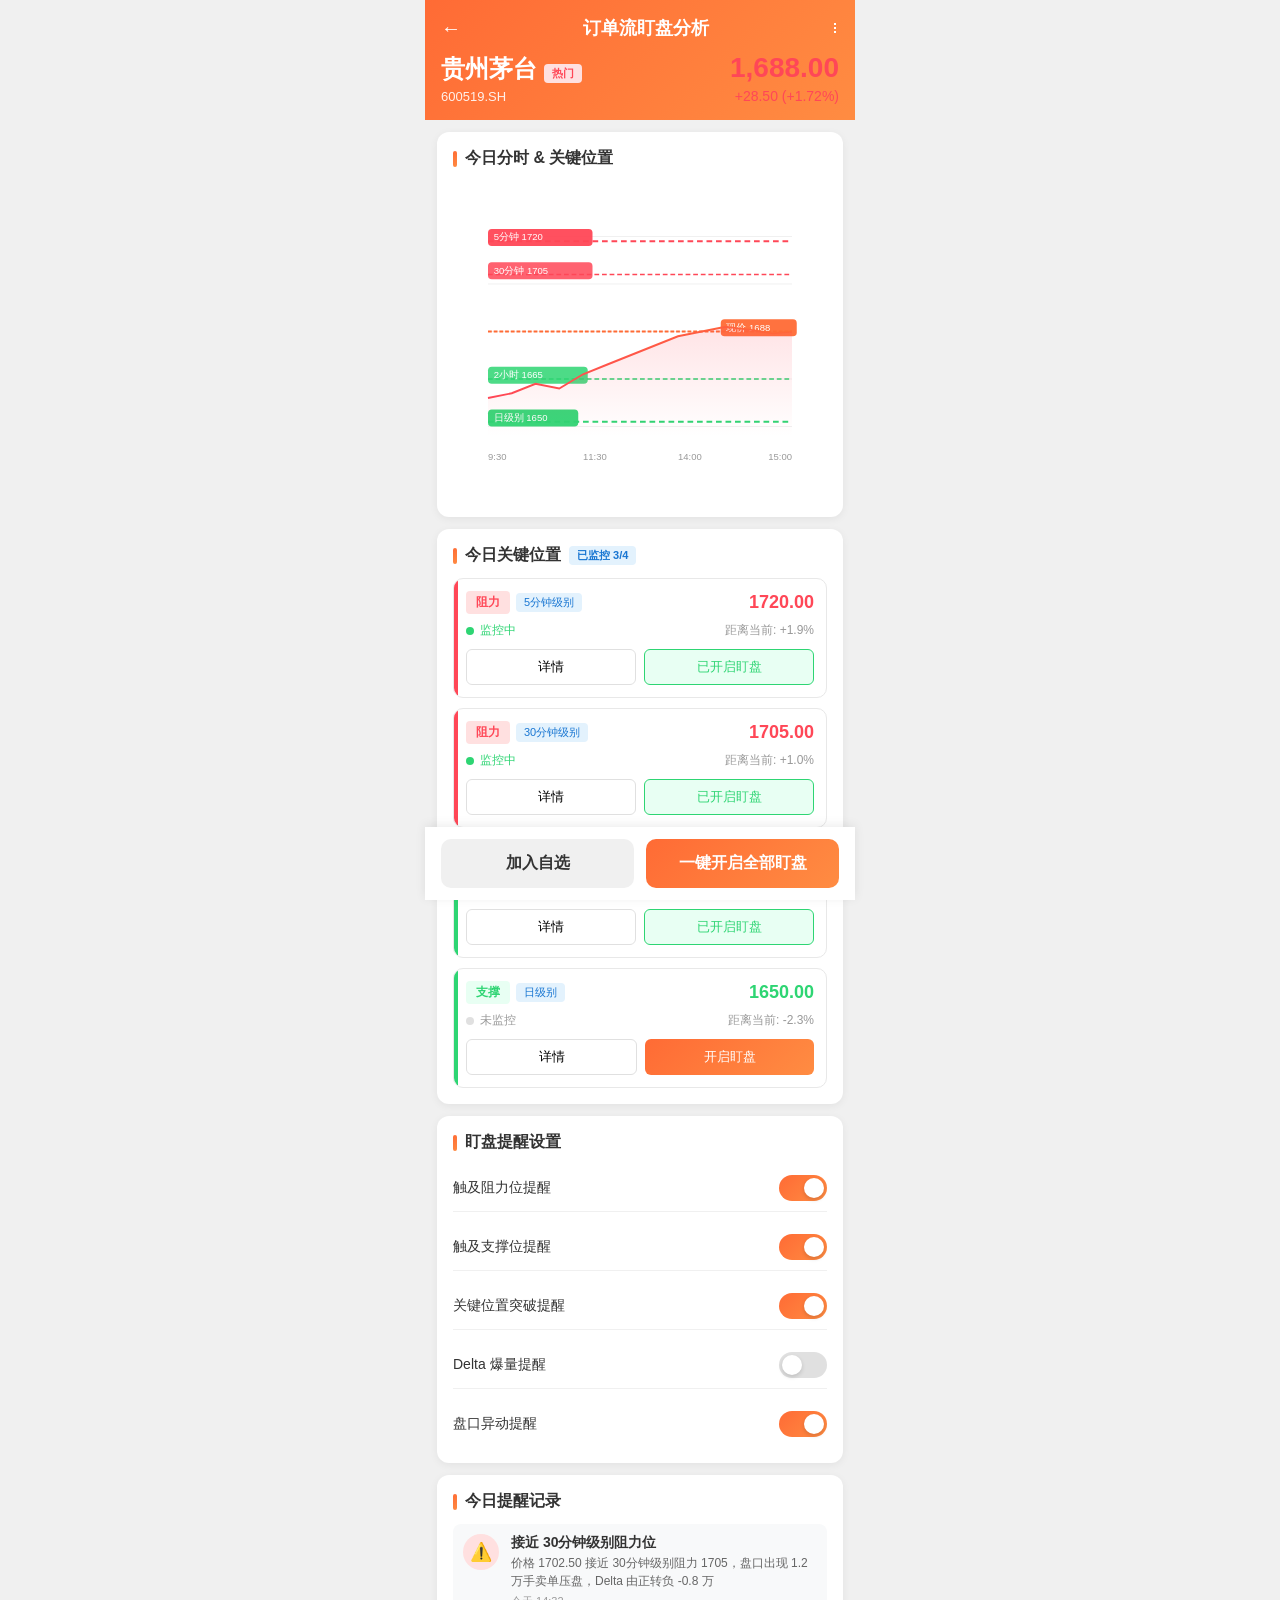
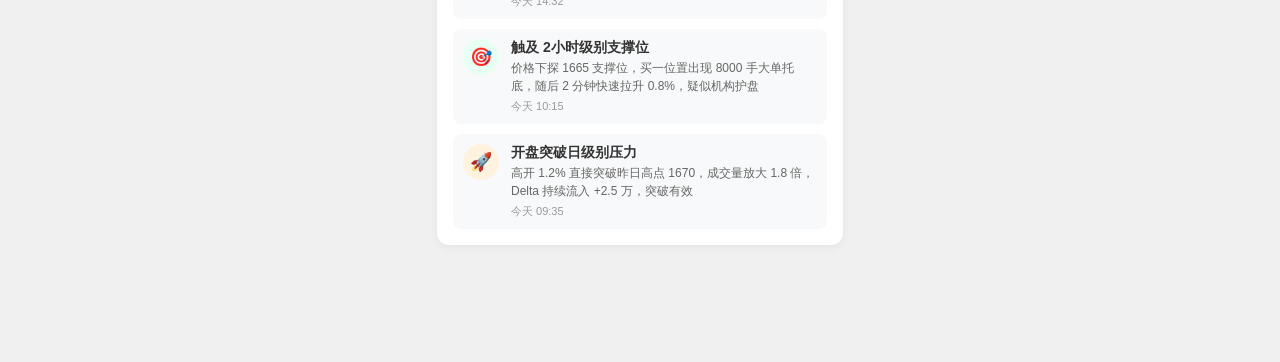
==== commit 5a2586e4: "重新设计：K线图换成分时图，聚焦今日关键价格和盯盘" ====
--- a/keyzone-analyzer-prototype.html
+++ b/keyzone-analyzer-prototype.html
@@ -125,91 +125,70 @@
         /* 卡片通用样式 */
         .card {
             background: white;
-            padding: 12px 16px;
-            margin-bottom: 8px;
+            border-radius: 12px;
+            padding: 16px;
+            margin-bottom: 12px;
+            box-shadow: 0 2px 8px rgba(0,0,0,0.06);
         }
 
         .card-title {
-            font-size: 15px;
+            font-size: 16px;
             font-weight: 600;
             color: #333;
-            margin-bottom: 10px;
+            margin-bottom: 12px;
             display: flex;
             align-items: center;
             gap: 8px;
         }
 
         .card-title .icon {
-            width: 3px;
-            height: 14px;
-            background: #e63946;
+            width: 4px;
+            height: 16px;
+            background: linear-gradient(135deg, #ff6b35 0%, #ff8c42 100%);
             border-radius: 2px;
         }
 
-        /* Delta & Volume 概览 */
-        .metrics-overview {
-            display: flex;
-            justify-content: space-around;
-            text-align: center;
-        }
-
-        .metric-item {
-            flex: 1;
-        }
-
-        .metric-label {
-            font-size: 13px;
-            color: #999;
-            margin-bottom: 6px;
-        }
-
-        .metric-value {
-            font-size: 20px;
-            font-weight: bold;
-        }
-
-        .metric-value.positive {
-            color: #ff4757;
-        }
-
-        .metric-value.negative {
-            color: #2ed573;
-        }
-
-        .metric-unit {
-            font-size: 12px;
-            color: #666;
-            margin-left: 2px;
-        }
-
-        .metric-desc {
-            font-size: 11px;
-            color: #999;
-            margin-top: 4px;
-        }
-
-        /* K线图 + Keyzone */
+        /* 分时图容器 */
         .chart-container {
-            height: 460px;
+            height: 320px;
             background: #ffffff;
+            border-radius: 12px;
             position: relative;
             overflow: hidden;
-            padding: 8px 16px;
-        }
-
-        .chart-svg {
-            width: 100%;
-            height: 100%;
-        }
-
-        /* Keyzone 列表 */
-        .keyzone-list {
+            padding: 12px 16px;
+        }
+
+        /* 标签 */
+        .tag {
+            display: inline-block;
+            padding: 2px 8px;
+            border-radius: 4px;
+            font-size: 11px;
+        }
+
+        .tag-hot {
+            background: #ffe0e0;
+            color: #ff4757;
+        }
+
+        .tag-info {
+            background: #e3f2fd;
+            color: #1976d2;
+        }
+
+        .tag-monitor {
+            background: #e8fff3;
+            color: #2ed573;
+        }
+
+        /* 关键价格列表 */
+        .keyprice-list {
             display: flex;
             flex-direction: column;
             gap: 10px;
         }
 
-        .keyzone-item {
+        .keyprice-item {
             border: 1px solid #e8e8e8;
             border-radius: 10px;
             padding: 12px;
@@ -217,7 +196,7 @@
             overflow: hidden;
         }
 
-        .keyzone-item::before {
+        .keyprice-item::before {
             content: '';
             position: absolute;
             left: 0;
@@ -226,71 +205,58 @@
             width: 4px;
         }
 
-        .keyzone-item.support::before {
+        .keyprice-item.resistance::before {
+            background: #ff4757;
+        }
+
+        .keyprice-item.support::before {
             background: #2ed573;
         }
 
-        .keyzone-item.resistance::before {
-            background: #ff4757;
-        }
-
-        .keyzone-item.breakout::before {
-            background: #ff6b35;
-        }
-
-        .keyzone-header {
+        .keyprice-header {
             display: flex;
             justify-content: space-between;
             align-items: center;
             margin-bottom: 8px;
         }
 
-        .keyzone-type {
+        .keyprice-level {
             display: flex;
             align-items: center;
             gap: 6px;
         }
 
-        .type-badge {
+        .level-badge {
             padding: 3px 10px;
             border-radius: 4px;
             font-size: 12px;
             font-weight: 600;
         }
 
-        .type-badge.support {
+        .level-badge.resistance {
+            background: #ffe0e0;
+            color: #ff4757;
+        }
+
+        .level-badge.support {
             background: #e8fff3;
             color: #2ed573;
         }
 
-        .type-badge.resistance {
-            background: #ffe0e0;
-            color: #ff4757;
-        }
-
-        .type-badge.breakout {
-            background: #fff3e0;
-            color: #ff6b35;
-        }
-
-        .keyzone-price {
+        .keyprice-price {
             font-size: 18px;
             font-weight: bold;
         }
 
-        .keyzone-price.support {
+        .keyprice-price.resistance {
+            color: #ff4757;
+        }
+
+        .keyprice-price.support {
             color: #2ed573;
         }
 
-        .keyzone-price.resistance {
-            color: #ff4757;
-        }
-
-        .keyzone-price.breakout {
-            color: #ff6b35;
-        }
-
-        .keyzone-meta {
+        .keyprice-meta {
             display: flex;
             justify-content: space-between;
             align-items: center;
@@ -298,29 +264,30 @@
             color: #999;
         }
 
-        .keyzone-strength {
+        .keyprice-status {
             display: flex;
             align-items: center;
-            gap: 4px;
-        }
-
-        .strength-dots {
-            display: flex;
-            gap: 2px;
-        }
-
-        .strength-dot {
-            width: 6px;
-            height: 6px;
+            gap: 6px;
+        }
+
+        .status-dot {
+            width: 8px;
+            height: 8px;
             border-radius: 50%;
             background: #e0e0e0;
         }
 
-        .strength-dot.active {
-            background: #ff6b35;
-        }
-
-        .keyzone-actions {
+        .status-dot.monitoring {
+            background: #2ed573;
+            animation: pulse 2s infinite;
+        }
+
+        @keyframes pulse {
+            0%, 100% { opacity: 1; }
+            50% { opacity: 0.5; }
+        }
+
+        .keyprice-actions {
             display: flex;
             gap: 8px;
             margin-top: 10px;
@@ -349,7 +316,7 @@
             border-color: #2ed573;
         }
 
-        /* 盯盘设置卡片 */
+        /* 盯盘设置 */
         .monitor-settings {
             display: flex;
             flex-direction: column;
@@ -454,30 +421,13 @@
         .alert-desc {
             font-size: 12px;
             color: #666;
+            line-height: 1.5;
         }
 
         .alert-time {
             font-size: 11px;
             color: #999;
             margin-top: 4px;
-        }
-
-        /* 标签 */
-        .tag {
-            display: inline-block;
-            padding: 2px 8px;
-            border-radius: 4px;
-            font-size: 11px;
-        }
-
-        .tag-hot {
-            background: #ffe0e0;
-            color: #ff4757;
-        }
-
-        .tag-info {
-            background: #e3f2fd;
-            color: #1976d2;
         }
 
         /* 底部操作栏 */
@@ -510,22 +460,6 @@
         .btn-primary {
             background: linear-gradient(135deg, #ff6b35 0%, #ff8c42 100%);
             color: white;
-        }
-
-        /* 空状态 */
-        .empty-state {
-            text-align: center;
-            padding: 40px 20px;
-            color: #999;
-        }
-
-        .empty-icon {
-            font-size: 48px;
-            margin-bottom: 12px;
-        }
-
-        .empty-text {
-            font-size: 14px;
         }
     </style>
 </head>
@@ -552,175 +486,177 @@
                 <div class="price-change price-up">+28.50 (+1.72%)</div>
             </div>
         </div>
-        <div class="time-tabs">
-            <div class="time-tab active" data-period="5d">5天</div>
-            <div class="time-tab" data-period="1m">1个月</div>
-            <div class="time-tab" data-period="3m">3个月</div>
-        </div>
     </div>
 
     <!-- 主要内容区 -->
     <div class="content">
-        <!-- Delta & Volume 概览 -->
+        <!-- 今日分时图 & 关键价格 -->
         <div class="card">
             <div class="card-title">
                 <div class="icon"></div>
-                订单流分析
-            </div>
-            <div class="metrics-overview">
-                <div class="metric-item">
-                    <div class="metric-label">Delta 净值</div>
-                    <div class="metric-value positive">+2.86<span class="metric-unit">万</span></div>
-                    <div class="metric-desc">主力资金净流入</div>
-                </div>
-                <div class="metric-item">
-                    <div class="metric-label">Volume</div>
-                    <div class="metric-value">12.5<span class="metric-unit">万手</span></div>
-                    <div class="metric-desc">较昨日 +23%</div>
-                </div>
-                <div class="metric-item">
-                    <div class="metric-label">Keyzone</div>
-                    <div class="metric-value" style="color: #ff6b35;">5<span class="metric-unit">个</span></div>
-                    <div class="metric-desc">已监控 3 个</div>
-                </div>
+                今日分时 & 关键位置
+            </div>
+            <div class="chart-container">
+                <svg viewBox="0 0 360 280" style="width: 100%; height: 100%;">
+                    <defs>
+                        <linearGradient id="lineGradient" x1="0%" y1="0%" x2="100%" y2="0%">
+                            <stop offset="0%" style="stop-color:#ff4757;stop-opacity:1" />
+                            <stop offset="100%" style="stop-color:#ff6b35;stop-opacity:1" />
+                        </linearGradient>
+                        <linearGradient id="areaGradient" x1="0%" y1="0%" x2="0%" y2="100%">
+                            <stop offset="0%" style="stop-color:#ff4757;stop-opacity:0.15" />
+                            <stop offset="100%" style="stop-color:#ff4757;stop-opacity:0" />
+                        </linearGradient>
+                    </defs>
+                    
+                    <!-- 网格线 -->
+                    <line x1="20" y1="30" x2="340" y2="30" stroke="#f0f0f0" stroke-width="1"/>
+                    <line x1="20" y1="80" x2="340" y2="80" stroke="#f0f0f0" stroke-width="1"/>
+                    <line x1="20" y1="130" x2="340" y2="130" stroke="#f0f0f0" stroke-width="1"/>
+                    <line x1="20" y1="180" x2="340" y2="180" stroke="#f0f0f0" stroke-width="1"/>
+                    <line x1="20" y1="230" x2="340" y2="230" stroke="#f0f0f0" stroke-width="1"/>
+                    
+                    <!-- 关键价格线 - 5分钟级别（阻力） -->
+                    <line x1="20" y1="35" x2="340" y2="35" stroke="#ff4757" stroke-width="2" stroke-dasharray="6,4"/>
+                    <rect x="20" y="22" width="110" height="18" rx="4" fill="rgba(255,71,87,0.95)"/>
+                    <text x="26" y="34" font-size="10" fill="white">5分钟 1720</text>
+                    
+                    <!-- 关键价格线 - 30分钟级别（阻力） -->
+                    <line x1="20" y1="70" x2="340" y2="70" stroke="#ff4757" stroke-width="1.5" stroke-dasharray="5,3"/>
+                    <rect x="20" y="57" width="110" height="18" rx="4" fill="rgba(255,71,87,0.85)"/>
+                    <text x="26" y="69" font-size="10" fill="white">30分钟 1705</text>
+                    
+                    <!-- 当前价格线 -->
+                    <line x1="20" y1="130" x2="340" y2="130" stroke="#ff6b35" stroke-width="2" stroke-dasharray="4,2"/>
+                    <rect x="265" y="117" width="80" height="18" rx="4" fill="rgba(255,107,53,0.95)"/>
+                    <text x="271" y="129" font-size="10" fill="white">现价 1688</text>
+                    
+                    <!-- 关键价格线 - 2小时级别（支撑） -->
+                    <line x1="20" y1="180" x2="340" y2="180" stroke="#2ed573" stroke-width="1.5" stroke-dasharray="5,3"/>
+                    <rect x="20" y="167" width="105" height="18" rx="4" fill="rgba(46,213,115,0.85)"/>
+                    <text x="26" y="179" font-size="10" fill="white">2小时 1665</text>
+                    
+                    <!-- 关键价格线 - 日级别（支撑） -->
+                    <line x1="20" y1="225" x2="340" y2="225" stroke="#2ed573" stroke-width="2" stroke-dasharray="6,4"/>
+                    <rect x="20" y="212" width="95" height="18" rx="4" fill="rgba(46,213,115,0.95)"/>
+                    <text x="26" y="224" font-size="10" fill="white">日级别 1650</text>
+                    
+                    <!-- 分时走势线 -->
+                    <path d="M 20 200 L 45 195 L 70 185 L 95 190 L 120 175 L 145 165 L 170 155 L 195 145 L 220 135 L 245 130 L 270 125 L 295 128 L 320 132 L 340 130" 
+                          fill="none" stroke="url(#lineGradient)" stroke-width="2"/>
+                    
+                    <!-- 填充区域 -->
+                    <path d="M 20 200 L 45 195 L 70 185 L 95 190 L 120 175 L 145 165 L 170 155 L 195 145 L 220 135 L 245 130 L 270 125 L 295 128 L 320 132 L 340 130 L 340 240 L 20 240 Z" 
+                          fill="url(#areaGradient)"/>
+                    
+                    <!-- 时间标签 -->
+                    <text x="20" y="265" font-size="10" fill="#999">9:30</text>
+                    <text x="120" y="265" font-size="10" fill="#999">11:30</text>
+                    <text x="220" y="265" font-size="10" fill="#999">14:00</text>
+                    <text x="315" y="265" font-size="10" fill="#999">15:00</text>
+                </svg>
             </div>
         </div>
 
-        <!-- K线蜡烛图 + 关键价格 + Delta -->
+        <!-- 今日关键价格列表 -->
         <div class="card">
             <div class="card-title">
                 <div class="icon"></div>
-                K线走势 & 关键价格 & Delta
-            </div>
-            <div class="chart-container">
-                <svg class="chart-svg" id="chartSvg" viewBox="0 0 360 440">
-                    <defs>
-                        <linearGradient id="candleRed" x1="0%" y1="0%" x2="0%" y2="100%">
-                            <stop offset="0%" style="stop-color:#e63946;stop-opacity:1" />
-                            <stop offset="100%" style="stop-color:#e63946;stop-opacity:1" />
-                        </linearGradient>
-                        <linearGradient id="candleGreen" x1="0%" y1="0%" x2="0%" y2="100%">
-                            <stop offset="0%" style="stop-color:#2a9d8f;stop-opacity:1" />
-                            <stop offset="100%" style="stop-color:#2a9d8f;stop-opacity:1" />
-                        </linearGradient>
-                    </defs>
-                    
-                    <!-- 分隔线 -->
-                    <line x1="20" y1="280" x2="340" y2="280" stroke="#e5e5e5" stroke-width="1"/>
-                    <text x="26" y="292" font-size="11" fill="#999">Delta</text>
-                    
-                    <!-- K线部分网格线（浅灰色虚线） -->
-                    <line x1="20" y1="20" x2="340" y2="20" stroke="#e8e8e8" stroke-width="1" stroke-dasharray="4,4"/>
-                    <line x1="20" y1="70" x2="340" y2="70" stroke="#e8e8e8" stroke-width="1" stroke-dasharray="4,4"/>
-                    <line x1="20" y1="120" x2="340" y2="120" stroke="#e8e8e8" stroke-width="1" stroke-dasharray="4,4"/>
-                    <line x1="20" y1="170" x2="340" y2="170" stroke="#e8e8e8" stroke-width="1" stroke-dasharray="4,4"/>
-                    <line x1="20" y1="220" x2="340" y2="220" stroke="#e8e8e8" stroke-width="1" stroke-dasharray="4,4"/>
-                    <line x1="20" y1="270" x2="340" y2="270" stroke="#e8e8e8" stroke-width="1" stroke-dasharray="4,4"/>
-                    
-                    <!-- 动态内容区域 -->
-                    <g id="dynamicContent"></g>
-                    
-                    <!-- Delta 零轴线 -->
-                    <line x1="20" y1="280" x2="340" y2="280" stroke="#999" stroke-width="0.5"/>
-                    
-                    <!-- 时间标签（动态） -->
-                    <g id="timeLabels"></g>
-                </svg>
-            </div>
-        </div>
-
-        <!-- Keyzone 列表 -->
-        <div class="card">
-            <div class="card-title">
-                <div class="icon"></div>
-                关键位置列表
-                <span class="tag tag-info">5个</span>
-            </div>
-            <div class="keyzone-list">
-                <!-- 阻力位 -->
-                <div class="keyzone-item resistance">
-                    <div class="keyzone-header">
-                        <div class="keyzone-type">
-                            <span class="type-badge resistance">阻力位</span>
-                        </div>
-                        <div class="keyzone-price resistance">1720.00 - 1735.00</div>
-                    </div>
-                    <div class="keyzone-meta">
-                        <div class="keyzone-strength">
-                            <span>强度</span>
-                            <div class="strength-dots">
-                                <div class="strength-dot active"></div>
-                                <div class="strength-dot active"></div>
-                                <div class="strength-dot active"></div>
-                                <div class="strength-dot active"></div>
-                                <div class="strength-dot"></div>
-                            </div>
+                今日关键位置
+                <span class="tag tag-info">已监控 3/4</span>
+            </div>
+            <div class="keyprice-list">
+                <!-- 5分钟级别阻力 -->
+                <div class="keyprice-item resistance">
+                    <div class="keyprice-header">
+                        <div class="keyprice-level">
+                            <span class="level-badge resistance">阻力</span>
+                            <span class="tag tag-info">5分钟级别</span>
+                        </div>
+                        <div class="keyprice-price resistance">1720.00</div>
+                    </div>
+                    <div class="keyprice-meta">
+                        <div class="keyprice-status">
+                            <div class="status-dot monitoring"></div>
+                            <span style="color: #2ed573;">监控中</span>
                         </div>
                         <div>距离当前: +1.9%</div>
                     </div>
-                    <div class="keyzone-actions">
+                    <div class="keyprice-actions">
+                        <button class="action-btn">详情</button>
+                        <button class="action-btn monitoring">已开启盯盘</button>
+                    </div>
+                </div>
+
+                <!-- 30分钟级别阻力 -->
+                <div class="keyprice-item resistance">
+                    <div class="keyprice-header">
+                        <div class="keyprice-level">
+                            <span class="level-badge resistance">阻力</span>
+                            <span class="tag tag-info">30分钟级别</span>
+                        </div>
+                        <div class="keyprice-price resistance">1705.00</div>
+                    </div>
+                    <div class="keyprice-meta">
+                        <div class="keyprice-status">
+                            <div class="status-dot monitoring"></div>
+                            <span style="color: #2ed573;">监控中</span>
+                        </div>
+                        <div>距离当前: +1.0%</div>
+                    </div>
+                    <div class="keyprice-actions">
+                        <button class="action-btn">详情</button>
+                        <button class="action-btn monitoring">已开启盯盘</button>
+                    </div>
+                </div>
+
+                <!-- 2小时级别支撑 -->
+                <div class="keyprice-item support">
+                    <div class="keyprice-header">
+                        <div class="keyprice-level">
+                            <span class="level-badge support">支撑</span>
+                            <span class="tag tag-info">2小时级别</span>
+                        </div>
+                        <div class="keyprice-price support">1665.00</div>
+                    </div>
+                    <div class="keyprice-meta">
+                        <div class="keyprice-status">
+                            <div class="status-dot monitoring"></div>
+                            <span style="color: #2ed573;">监控中</span>
+                        </div>
+                        <div>距离当前: -1.4%</div>
+                    </div>
+                    <div class="keyprice-actions">
+                        <button class="action-btn">详情</button>
+                        <button class="action-btn monitoring">已开启盯盘</button>
+                    </div>
+                </div>
+
+                <!-- 日级别支撑 -->
+                <div class="keyprice-item support">
+                    <div class="keyprice-header">
+                        <div class="keyprice-level">
+                            <span class="level-badge support">支撑</span>
+                            <span class="tag tag-info">日级别</span>
+                        </div>
+                        <div class="keyprice-price support">1650.00</div>
+                    </div>
+                    <div class="keyprice-meta">
+                        <div class="keyprice-status">
+                            <div class="status-dot"></div>
+                            <span style="color: #999;">未监控</span>
+                        </div>
+                        <div>距离当前: -2.3%</div>
+                    </div>
+                    <div class="keyprice-actions">
                         <button class="action-btn">详情</button>
                         <button class="action-btn primary">开启盯盘</button>
                     </div>
                 </div>
-
-                <!-- 支撑位 -->
-                <div class="keyzone-item support">
-                    <div class="keyzone-header">
-                        <div class="keyzone-type">
-                            <span class="type-badge support">支撑位</span>
-                        </div>
-                        <div class="keyzone-price support">1650.00 - 1665.00</div>
-                    </div>
-                    <div class="keyzone-meta">
-                        <div class="keyzone-strength">
-                            <span>强度</span>
-                            <div class="strength-dots">
-                                <div class="strength-dot active"></div>
-                                <div class="strength-dot active"></div>
-                                <div class="strength-dot active"></div>
-                                <div class="strength-dot active"></div>
-                                <div class="strength-dot active"></div>
-                            </div>
-                        </div>
-                        <div>距离当前: -1.4%</div>
-                    </div>
-                    <div class="keyzone-actions">
-                        <button class="action-btn">详情</button>
-                        <button class="action-btn monitoring">监控中</button>
-                    </div>
-                </div>
-
-                <!-- 突破位 -->
-                <div class="keyzone-item breakout">
-                    <div class="keyzone-header">
-                        <div class="keyzone-type">
-                            <span class="type-badge breakout">突破位</span>
-                        </div>
-                        <div class="keyzone-price breakout">1600.00 - 1615.00</div>
-                    </div>
-                    <div class="keyzone-meta">
-                        <div class="keyzone-strength">
-                            <span>强度</span>
-                            <div class="strength-dots">
-                                <div class="strength-dot active"></div>
-                                <div class="strength-dot active"></div>
-                                <div class="strength-dot active"></div>
-                                <div class="strength-dot"></div>
-                                <div class="strength-dot"></div>
-                            </div>
-                        </div>
-                        <div>距离当前: -5.2%</div>
-                    </div>
-                    <div class="keyzone-actions">
-                        <button class="action-btn">详情</button>
-                        <button class="action-btn monitoring">监控中</button>
-                    </div>
-                </div>
             </div>
         </div>
 
-        <!-- 盯盘设置 -->
+        <!-- 盯盘提醒设置 -->
         <div class="card">
             <div class="card-title">
                 <div class="icon"></div>
@@ -728,11 +664,11 @@
             </div>
             <div class="monitor-settings">
                 <div class="monitor-item">
-                    <div class="monitor-label">支撑位触及提醒</div>
+                    <div class="monitor-label">触及阻力位提醒</div>
                     <div class="toggle-switch active"></div>
                 </div>
                 <div class="monitor-item">
-                    <div class="monitor-label">阻力位触及提醒</div>
+                    <div class="monitor-label">触及支撑位提醒</div>
                     <div class="toggle-switch active"></div>
                 </div>
                 <div class="monitor-item">
@@ -740,39 +676,39 @@
                     <div class="toggle-switch active"></div>
                 </div>
                 <div class="monitor-item">
-                    <div class="monitor-label">Delta 异常提醒</div>
+                    <div class="monitor-label">Delta 爆量提醒</div>
                     <div class="toggle-switch"></div>
                 </div>
                 <div class="monitor-item">
-                    <div class="monitor-label">Volume 放量提醒</div>
+                    <div class="monitor-label">盘口异动提醒</div>
                     <div class="toggle-switch active"></div>
                 </div>
             </div>
         </div>
 
-        <!-- 提醒历史 -->
+        <!-- 近期提醒历史 -->
         <div class="card">
             <div class="card-title">
                 <div class="icon"></div>
-                近期提醒
+                今日提醒记录
             </div>
             <div class="alert-history">
+                <div class="alert-item">
+                    <div class="alert-icon resistance">⚠️</div>
+                    <div class="alert-content">
+                        <div class="alert-title">接近 30分钟级别阻力位</div>
+                        <div class="alert-desc">
+                            价格 1702.50 接近 30分钟级别阻力 1705，盘口出现 1.2 万手卖单压盘，Delta 由正转负 -0.8 万
+                        </div>
+                        <div class="alert-time">今天 14:32</div>
+                    </div>
+                </div>
                 <div class="alert-item">
                     <div class="alert-icon support">🎯</div>
                     <div class="alert-content">
-                        <div class="alert-title">支撑位 1658 - 被动买单吸筹</div>
+                        <div class="alert-title">触及 2小时级别支撑位</div>
                         <div class="alert-desc">
-                            价格触及 1658 关键支撑位，盘口出现被动买单密集挂单，买一至买五累计挂单 8.2 万手，Delta 1 分钟内流入 +1.5 万，疑似机构在支撑位吸筹。
-                        </div>
-                        <div class="alert-time">今天 14:32</div>
-                    </div>
-                </div>
-                <div class="alert-item">
-                    <div class="alert-icon resistance">⚠️</div>
-                    <div class="alert-content">
-                        <div class="alert-title">阻力位 1728 - 主动多单测试</div>
-                        <div class="alert-desc">
-                            价格接近 1728 阻力位，盘口出现主动多单连续扫货，5 分钟内主动买入成交 3.6 万手，Delta 爆量 +2.8 万，但卖一位置有 2.1 万手大单压盘，需观察能否突破。
+                            价格下探 1665 支撑位，买一位置出现 8000 手大单托底，随后 2 分钟快速拉升 0.8%，疑似机构护盘
                         </div>
                         <div class="alert-time">今天 10:15</div>
                     </div>
@@ -780,21 +716,11 @@
                 <div class="alert-item">
                     <div class="alert-icon breakout">🚀</div>
                     <div class="alert-content">
-                        <div class="alert-title">关键位 1680 - 放量突破确认</div>
+                        <div class="alert-title">开盘突破日级别压力</div>
                         <div class="alert-desc">
-                            价格突破 1680 关键位，Volume 放大 2.3 倍，主动多单占比 78%，Delta 持续流入 +5.2 万，卖盘压单被快速吃掉，突破有效，可关注回踩机会。
-                        </div>
-                        <div class="alert-time">昨天 15:22</div>
-                    </div>
-                </div>
-                <div class="alert-item">
-                    <div class="alert-icon support">💰</div>
-                    <div class="alert-content">
-                        <div class="alert-title">支撑位 1608 - 大单托底</div>
-                        <div class="alert-desc">
-                            价格下探 1608 前期支撑位，买一位置突然出现 5.8 万手超级大单托底，随后 3 分钟内快速拉升 2.1%，Delta 由负转正，显示主力护盘意图明显。
-                        </div>
-                        <div class="alert-time">3天前 09:48</div>
+                            高开 1.2% 直接突破昨日高点 1670，成交量放大 1.8 倍，Delta 持续流入 +2.5 万，突破有效
+                        </div>
+                        <div class="alert-time">今天 09:35</div>
                     </div>
                 </div>
             </div>
@@ -811,212 +737,6 @@
     </div>
 
     <script>
-        // 当前周期
-        let currentPeriod = '5d';
-
-        // 生成K线数据的辅助函数
-        function generateCandles(count, startY, trend) {
-            const candles = [];
-            const deltas = [];
-            const xStep = (320 - 40) / (count - 1);
-            
-            let currentY = startY;
-            
-            for (let i = 0; i < count; i++) {
-                const x = 40 + i * xStep;
-                
-                // 根据趋势生成价格
-                let targetY;
-                if (trend === 'down') {
-                    targetY = startY + (i / count) * 120;
-                } else if (trend === 'up') {
-                    targetY = startY - (i / count) * 120;
-                } else if (trend === 'box') {
-                    const boxPhase = i % 4;
-                    if (boxPhase === 0) targetY = startY - 20;
-                    else if (boxPhase === 1) targetY = startY + 20;
-                    else if (boxPhase === 2) targetY = startY - 15;
-                    else targetY = startY + 15;
-                } else if (trend === 'upThenBoxThenDown') {
-                    if (i < count * 0.35) {
-                        targetY = startY - (i / (count * 0.35)) * 100;
-                    } else if (i < count * 0.7) {
-                        const boxI = i - count * 0.35;
-                        const boxPhase = boxI % 4;
-                        const baseY = startY - 100;
-                        if (boxPhase === 0) targetY = baseY - 15;
-                        else if (boxPhase === 1) targetY = baseY + 15;
-                        else if (boxPhase === 2) targetY = baseY - 10;
-                        else targetY = baseY + 10;
-                    } else {
-                        const downI = i - count * 0.7;
-                        const baseY = startY - 100;
-                        targetY = baseY + (downI / (count * 0.3)) * 80;
-                    }
-                } else if (trend === 'boxThenDown') {
-                    if (i < count * 0.6) {
-                        const boxPhase = i % 4;
-                        if (boxPhase === 0) targetY = startY - 20;
-                        else if (boxPhase === 1) targetY = startY + 20;
-                        else if (boxPhase === 2) targetY = startY - 15;
-                        else targetY = startY + 15;
-                    } else {
-                        const downI = i - count * 0.6;
-                        targetY = startY + (downI / (count * 0.4)) * 80;
-                    }
-                }
-                
-                // 添加随机波动
-                const volatility = 15;
-                const high = targetY - volatility + Math.random() * volatility * 2;
-                const low = targetY + volatility + Math.random() * volatility * 2;
-                const open = currentY + (Math.random() - 0.5) * 20;
-                const close = targetY + (Math.random() - 0.5) * 15;
-                const isUp = close < open;
-                
-                candles.push({
-                    x: x,
-                    high: Math.min(high, low, open, close) - 10,
-                    low: Math.max(high, low, open, close) + 10,
-                    open: open,
-                    close: close,
-                    isUp: isUp
-                });
-                
-                // Delta
-                deltas.push({
-                    x: x - 6,
-                    height: 15 + Math.random() * 30,
-                    isUp: isUp
-                });
-                
-                currentY = close;
-            }
-            
-            return { candles, deltas };
-        }
-
-        // 周期数据配置
-        const periodData = {
-            '5d': {
-                keyPrices: [
-                    { price: 1750, type: 'resistance', label: '5分钟级别 1750', y: 35 },
-                    { price: 1720, type: 'resistance', label: '30分钟级别 1720', y: 65 },
-                    { price: 1688, type: 'current', label: '现价 1688', y: 115 },
-                    { price: 1650, type: 'support', label: '2小时级别 1650', y: 170 },
-                    { price: 1600, type: 'support', label: '日级别 1600', y: 235 }
-                ],
-                ...generateCandles(5, 80, 'down'),
-                timeLabels: [
-                    { x: 20, text: '-5天' },
-                    { x: 170, text: '-2天' },
-                    { x: 295, text: '今天' }
-                ]
-            },
-            '1m': {
-                keyPrices: [
-                    { price: 1750, type: 'resistance', label: '30分钟级别 1750', y: 45 },
-                    { price: 1720, type: 'resistance', label: '2小时级别 1720', y: 75 },
-                    { price: 1688, type: 'current', label: '现价 1688', y: 120 },
-                    { price: 1650, type: 'support', label: '日级别 1650', y: 165 },
-                    { price: 1600, type: 'support', label: '周级别 1600', y: 230 }
-                ],
-                ...generateCandles(22, 100, 'boxThenDown'),
-                timeLabels: [
-                    { x: 20, text: '-30天' },
-                    { x: 170, text: '-15天' },
-                    { x: 295, text: '今天' }
-                ]
-            },
-            '3m': {
-                keyPrices: [
-                    { price: 1820, type: 'resistance', label: '2小时级别 1820', y: 25 },
-                    { price: 1780, type: 'resistance', label: '日级别 1780', y: 55 },
-                    { price: 1720, type: 'resistance', label: '周级别 1720', y: 90 },
-                    { price: 1688, type: 'current', label: '现价 1688', y: 125 },
-                    { price: 1650, type: 'support', label: '月级别 1650', y: 160 },
-                    { price: 1580, type: 'support', label: '季级别 1580', y: 225 }
-                ],
-                ...generateCandles(66, 180, 'upThenBoxThenDown'),
-                timeLabels: [
-                    { x: 20, text: '-90天' },
-                    { x: 120, text: '-45天' },
-                    { x: 230, text: '-15天' },
-                    { x: 295, text: '今天' }
-                ]
-            }
-        };
-
-        // 渲染图表
-        function renderChart(period) {
-            const data = periodData[period];
-            const dynamicContent = document.getElementById('dynamicContent');
-            const timeLabels = document.getElementById('timeLabels');
-            
-            let html = '';
-
-            // 关键价格线
-            data.keyPrices.forEach(kp => {
-                const color = kp.type === 'resistance' ? '#e63946' : 
-                              kp.type === 'support' ? '#2a9d8f' : '#e63946';
-                const dashArray = kp.type === 'current' ? '3,3' : '5,3';
-                html += `
-                    <line x1="20" y1="${kp.y}" x2="340" y2="${kp.y}" stroke="${color}" stroke-width="1.5" stroke-dasharray="${dashArray}"/>
-                    <rect x="20" y="${kp.y - 12}" width="78" height="16" rx="2" fill="${color}"/>
-                    <text x="25" y="${kp.y}" font-size="10" fill="white">${kp.label}</text>
-                `;
-            });
-
-            // 当前价格标签放右边
-            const currentKP = data.keyPrices.find(kp => kp.type === 'current');
-            if (currentKP) {
-                html += `
-                    <rect x="270" y="${currentKP.y - 12}" width="68" height="16" rx="2" fill="#e63946"/>
-                    <text x="275" y="${currentKP.y}" font-size="10" fill="white">现价 1688</text>
-                `;
-            }
-
-            // 蜡烛图（同花顺风格：红色跌，绿色涨）
-            data.candles.forEach(c => {
-                const gradient = c.isUp ? 'url(#candleGreen)' : 'url(#candleRed)';
-                const color = c.isUp ? '#2a9d8f' : '#e63946';
-                const bodyTop = Math.min(c.open, c.close);
-                const bodyHeight = Math.max(Math.abs(c.close - c.open), 3);
-                html += `
-                    <line x1="${c.x}" y1="${c.high}" x2="${c.x}" y2="${c.low}" stroke="${color}" stroke-width="1"/>
-                    <rect x="${c.x - 4}" y="${bodyTop}" width="8" height="${bodyHeight}" rx="0" fill="${gradient}"/>
-                `;
-            });
-
-            // Delta柱
-            data.deltas.forEach(d => {
-                const gradient = d.isUp ? 'url(#candleGreen)' : 'url(#candleRed)';
-                const y = d.isUp ? (280 - d.height) : 280;
-                html += `<rect x="${d.x}" y="${y}" width="10" height="${d.height}" rx="1" fill="${gradient}"/>`;
-            });
-
-            dynamicContent.innerHTML = html;
-
-            // 时间标签
-            let timeHtml = '';
-            data.timeLabels.forEach(tl => {
-                const color = tl.text === '今天' ? '#ff6b35' : '#999';
-                const weight = tl.text === '今天' ? 'bold' : 'normal';
-                timeHtml += `<text x="${tl.x}" y="435" font-size="10" fill="${color}" font-weight="${weight}">${tl.text}</text>`;
-            });
-            timeLabels.innerHTML = timeHtml;
-        }
-
-        // 时间周期切换
-        document.querySelectorAll('.time-tab').forEach(tab => {
-            tab.addEventListener('click', function() {
-                document.querySelectorAll('.time-tab').forEach(t => t.classList.remove('active'));
-                this.classList.add('active');
-                currentPeriod = this.dataset.period;
-                renderChart(currentPeriod);
-            });
-        });
-
         // 切换开关
         document.querySelectorAll('.toggle-switch').forEach(toggle => {
             toggle.addEventListener('click', function() {
@@ -1025,22 +745,37 @@
         });
 
         // 盯盘按钮
-        document.querySelectorAll('.keyzone-actions .action-btn').forEach(btn => {
+        document.querySelectorAll('.keyprice-actions .action-btn').forEach(btn => {
             btn.addEventListener('click', function() {
                 if (this.textContent === '开启盯盘') {
-                    this.textContent = '监控中';
+                    this.textContent = '已开启盯盘';
                     this.classList.remove('primary');
                     this.classList.add('monitoring');
-                } else if (this.textContent === '监控中') {
+                    const statusDot = this.closest('.keyprice-item').querySelector('.status-dot');
+                    if (statusDot) {
+                        statusDot.classList.add('monitoring');
+                        const statusText = this.closest('.keyprice-item').querySelector('.keyprice-status span');
+                        if (statusText) {
+                            statusText.textContent = '监控中';
+                            statusText.style.color = '#2ed573';
+                        }
+                    }
+                } else if (this.textContent === '已开启盯盘') {
                     this.textContent = '开启盯盘';
                     this.classList.remove('monitoring');
                     this.classList.add('primary');
+                    const statusDot = this.closest('.keyprice-item').querySelector('.status-dot');
+                    if (statusDot) {
+                        statusDot.classList.remove('monitoring');
+                        const statusText = this.closest('.keyprice-item').querySelector('.keyprice-status span');
+                        if (statusText) {
+                            statusText.textContent = '未监控';
+                            statusText.style.color = '#999';
+                        }
+                    }
                 }
             });
         });
-
-        // 初始化渲染
-        renderChart('5d');
     </script>
 </body>
 </html>
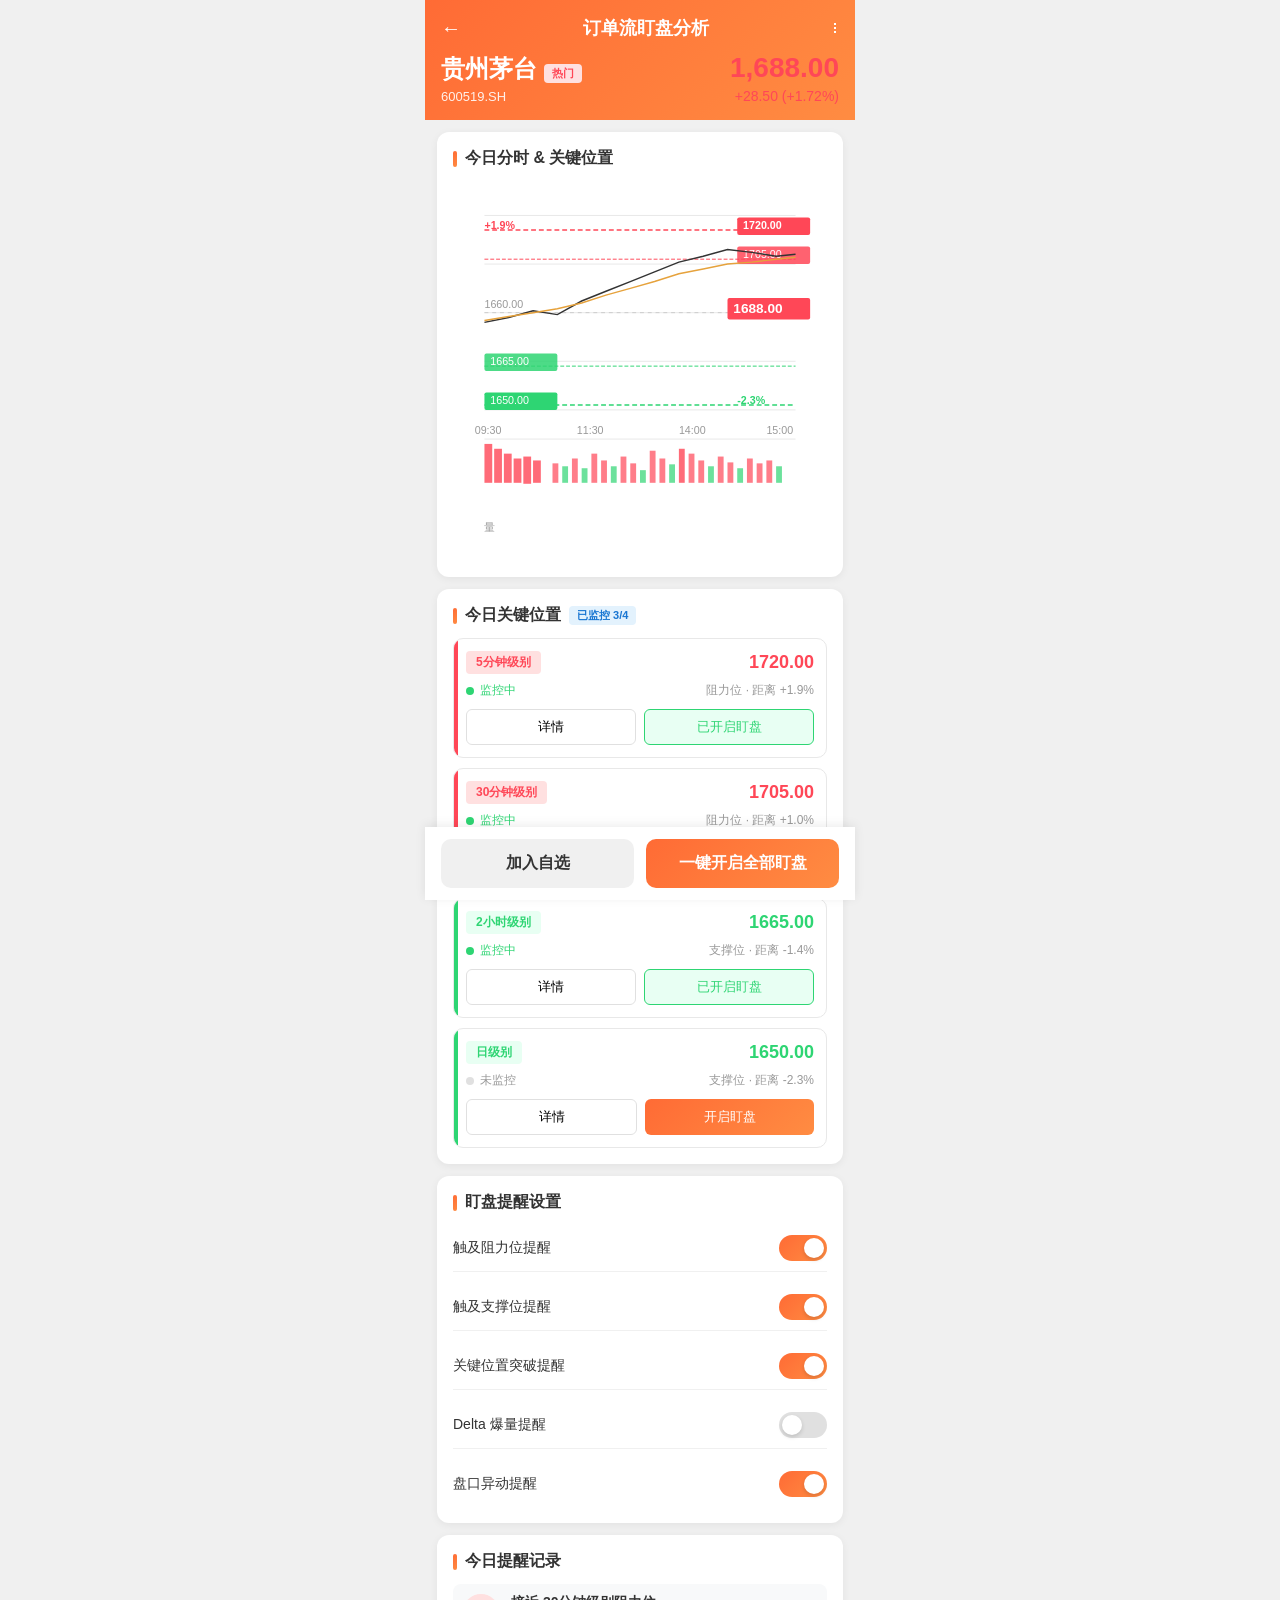
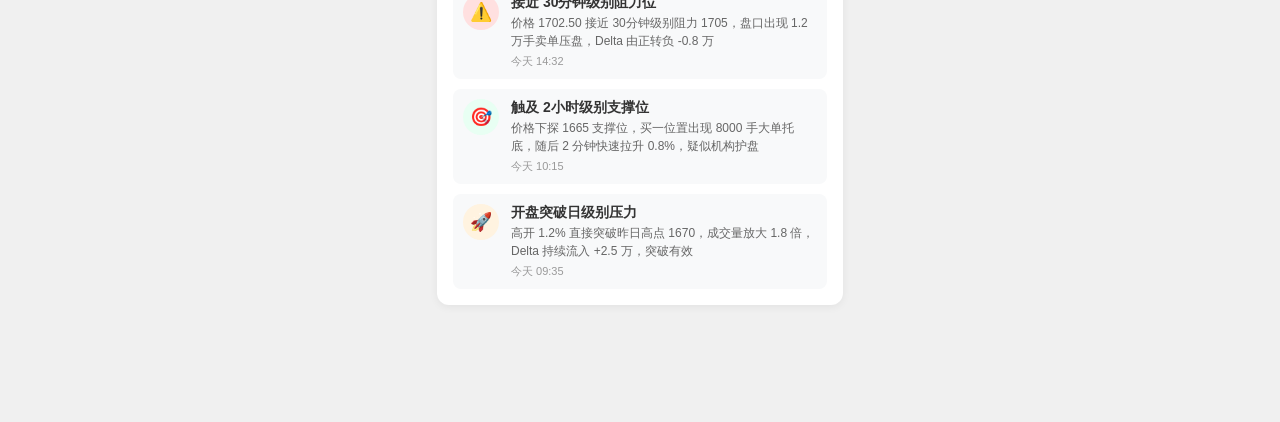
==== commit 4698b453: "优化分时图：参考同花顺风格，黑色分时线、黄色均线、成交量、级别标签" ====
--- a/keyzone-analyzer-prototype.html
+++ b/keyzone-analyzer-prototype.html
@@ -150,12 +150,12 @@
 
         /* 分时图容器 */
         .chart-container {
-            height: 320px;
+            height: 380px;
             background: #ffffff;
             border-radius: 12px;
             position: relative;
             overflow: hidden;
-            padding: 12px 16px;
+            padding: 8px 12px;
         }
 
         /* 标签 */
@@ -497,63 +497,102 @@
                 今日分时 & 关键位置
             </div>
             <div class="chart-container">
-                <svg viewBox="0 0 360 280" style="width: 100%; height: 100%;">
-                    <defs>
-                        <linearGradient id="lineGradient" x1="0%" y1="0%" x2="100%" y2="0%">
-                            <stop offset="0%" style="stop-color:#ff4757;stop-opacity:1" />
-                            <stop offset="100%" style="stop-color:#ff6b35;stop-opacity:1" />
-                        </linearGradient>
-                        <linearGradient id="areaGradient" x1="0%" y1="0%" x2="0%" y2="100%">
-                            <stop offset="0%" style="stop-color:#ff4757;stop-opacity:0.15" />
-                            <stop offset="100%" style="stop-color:#ff4757;stop-opacity:0" />
-                        </linearGradient>
-                    </defs>
-                    
+                <svg viewBox="0 0 360 360" style="width: 100%; height: 100%;">
                     <!-- 网格线 -->
-                    <line x1="20" y1="30" x2="340" y2="30" stroke="#f0f0f0" stroke-width="1"/>
-                    <line x1="20" y1="80" x2="340" y2="80" stroke="#f0f0f0" stroke-width="1"/>
-                    <line x1="20" y1="130" x2="340" y2="130" stroke="#f0f0f0" stroke-width="1"/>
-                    <line x1="20" y1="180" x2="340" y2="180" stroke="#f0f0f0" stroke-width="1"/>
-                    <line x1="20" y1="230" x2="340" y2="230" stroke="#f0f0f0" stroke-width="1"/>
+                    <line x1="20" y1="20" x2="340" y2="20" stroke="#e8e8e8" stroke-width="1"/>
+                    <line x1="20" y1="70" x2="340" y2="70" stroke="#e8e8e8" stroke-width="1"/>
+                    <line x1="20" y1="120" x2="340" y2="120" stroke="#e8e8e8" stroke-width="1"/>
+                    <line x1="20" y1="170" x2="340" y2="170" stroke="#e8e8e8" stroke-width="1"/>
+                    <line x1="20" y1="220" x2="340" y2="220" stroke="#e8e8e8" stroke-width="1"/>
+                    
+                    <!-- 昨收价虚线 -->
+                    <line x1="20" y1="120" x2="340" y2="120" stroke="#ccc" stroke-width="1" stroke-dasharray="4,4"/>
                     
                     <!-- 关键价格线 - 5分钟级别（阻力） -->
-                    <line x1="20" y1="35" x2="340" y2="35" stroke="#ff4757" stroke-width="2" stroke-dasharray="6,4"/>
-                    <rect x="20" y="22" width="110" height="18" rx="4" fill="rgba(255,71,87,0.95)"/>
-                    <text x="26" y="34" font-size="10" fill="white">5分钟 1720</text>
+                    <line x1="20" y1="35" x2="340" y2="35" stroke="#ff4757" stroke-width="1.5" stroke-dasharray="5,3"/>
+                    <rect x="280" y="22" width="75" height="18" rx="2" fill="#ff4757"/>
+                    <text x="286" y="34" font-size="11" fill="white" font-weight="bold">1720.00</text>
+                    <text x="20" y="34" font-size="11" fill="#ff4757" font-weight="bold">+1.9%</text>
                     
                     <!-- 关键价格线 - 30分钟级别（阻力） -->
-                    <line x1="20" y1="70" x2="340" y2="70" stroke="#ff4757" stroke-width="1.5" stroke-dasharray="5,3"/>
-                    <rect x="20" y="57" width="110" height="18" rx="4" fill="rgba(255,71,87,0.85)"/>
-                    <text x="26" y="69" font-size="10" fill="white">30分钟 1705</text>
-                    
-                    <!-- 当前价格线 -->
-                    <line x1="20" y1="130" x2="340" y2="130" stroke="#ff6b35" stroke-width="2" stroke-dasharray="4,2"/>
-                    <rect x="265" y="117" width="80" height="18" rx="4" fill="rgba(255,107,53,0.95)"/>
-                    <text x="271" y="129" font-size="10" fill="white">现价 1688</text>
+                    <line x1="20" y1="65" x2="340" y2="65" stroke="#ff4757" stroke-width="1" stroke-dasharray="4,2"/>
+                    <rect x="280" y="52" width="75" height="18" rx="2" fill="#ff4757" opacity="0.85"/>
+                    <text x="286" y="64" font-size="11" fill="white">1705.00</text>
+                    
+                    <!-- 当前价格标签（右上角） -->
+                    <rect x="270" y="105" width="85" height="22" rx="2" fill="#ff4757"/>
+                    <text x="276" y="120" font-size="14" fill="white" font-weight="bold">1688.00</text>
                     
                     <!-- 关键价格线 - 2小时级别（支撑） -->
-                    <line x1="20" y1="180" x2="340" y2="180" stroke="#2ed573" stroke-width="1.5" stroke-dasharray="5,3"/>
-                    <rect x="20" y="167" width="105" height="18" rx="4" fill="rgba(46,213,115,0.85)"/>
-                    <text x="26" y="179" font-size="10" fill="white">2小时 1665</text>
+                    <line x1="20" y1="175" x2="340" y2="175" stroke="#2ed573" stroke-width="1" stroke-dasharray="4,2"/>
+                    <rect x="20" y="162" width="75" height="18" rx="2" fill="#2ed573" opacity="0.85"/>
+                    <text x="26" y="174" font-size="11" fill="white">1665.00</text>
                     
                     <!-- 关键价格线 - 日级别（支撑） -->
-                    <line x1="20" y1="225" x2="340" y2="225" stroke="#2ed573" stroke-width="2" stroke-dasharray="6,4"/>
-                    <rect x="20" y="212" width="95" height="18" rx="4" fill="rgba(46,213,115,0.95)"/>
-                    <text x="26" y="224" font-size="10" fill="white">日级别 1650</text>
-                    
-                    <!-- 分时走势线 -->
-                    <path d="M 20 200 L 45 195 L 70 185 L 95 190 L 120 175 L 145 165 L 170 155 L 195 145 L 220 135 L 245 130 L 270 125 L 295 128 L 320 132 L 340 130" 
-                          fill="none" stroke="url(#lineGradient)" stroke-width="2"/>
-                    
-                    <!-- 填充区域 -->
-                    <path d="M 20 200 L 45 195 L 70 185 L 95 190 L 120 175 L 145 165 L 170 155 L 195 145 L 220 135 L 245 130 L 270 125 L 295 128 L 320 132 L 340 130 L 340 240 L 20 240 Z" 
-                          fill="url(#areaGradient)"/>
+                    <line x1="20" y1="215" x2="340" y2="215" stroke="#2ed573" stroke-width="1.5" stroke-dasharray="5,3"/>
+                    <rect x="20" y="202" width="75" height="18" rx="2" fill="#2ed573"/>
+                    <text x="26" y="214" font-size="11" fill="white">1650.00</text>
+                    <text x="280" y="214" font-size="11" fill="#2ed573" font-weight="bold">-2.3%</text>
+                    
+                    <!-- 昨收价标签 -->
+                    <text x="20" y="115" font-size="11" fill="#999">1660.00</text>
+                    
+                    <!-- 分时走势线（黑色） -->
+                    <path d="M 20 130 L 45 125 L 70 118 L 95 122 L 120 108 L 145 98 L 170 88 L 195 78 L 220 68 L 245 62 L 270 55 L 295 58 L 320 62 L 340 60" 
+                          fill="none" stroke="#333" stroke-width="1.5"/>
+                    
+                    <!-- 均线（黄色） -->
+                    <path d="M 20 128 L 45 124 L 70 120 L 95 116 L 120 110 L 145 102 L 170 95 L 195 88 L 220 80 L 245 75 L 270 70 L 295 68 L 320 65 L 340 63" 
+                          fill="none" stroke="#e6a23c" stroke-width="1.5"/>
                     
                     <!-- 时间标签 -->
-                    <text x="20" y="265" font-size="10" fill="#999">9:30</text>
-                    <text x="120" y="265" font-size="10" fill="#999">11:30</text>
-                    <text x="220" y="265" font-size="10" fill="#999">14:00</text>
-                    <text x="315" y="265" font-size="10" fill="#999">15:00</text>
+                    <text x="10" y="245" font-size="11" fill="#999">09:30</text>
+                    <text x="115" y="245" font-size="11" fill="#999">11:30</text>
+                    <text x="220" y="245" font-size="11" fill="#999">14:00</text>
+                    <text x="310" y="245" font-size="11" fill="#999">15:00</text>
+                    
+                    <!-- 成交量区域分隔线 -->
+                    <line x1="20" y1="250" x2="340" y2="250" stroke="#e8e8e8" stroke-width="1"/>
+                    
+                    <!-- 成交量柱 -->
+                    <g transform="translate(0, 250)">
+                        <!-- 集合竞价 -->
+                        <rect x="20" y="5" width="8" height="40" fill="#ff4757" opacity="0.8"/>
+                        <rect x="30" y="10" width="8" height="35" fill="#ff4757" opacity="0.8"/>
+                        <rect x="40" y="15" width="8" height="30" fill="#ff4757" opacity="0.8"/>
+                        <rect x="50" y="20" width="8" height="25" fill="#ff4757" opacity="0.8"/>
+                        <rect x="60" y="18" width="8" height="28" fill="#ff4757" opacity="0.8"/>
+                        <rect x="70" y="22" width="8" height="23" fill="#ff4757" opacity="0.8"/>
+                        
+                        <!-- 连续竞价 -->
+                        <rect x="90" y="25" width="6" height="20" fill="#ff4757" opacity="0.7"/>
+                        <rect x="100" y="28" width="6" height="17" fill="#2ed573" opacity="0.7"/>
+                        <rect x="110" y="20" width="6" height="25" fill="#ff4757" opacity="0.7"/>
+                        <rect x="120" y="30" width="6" height="15" fill="#2ed573" opacity="0.7"/>
+                        <rect x="130" y="15" width="6" height="30" fill="#ff4757" opacity="0.7"/>
+                        <rect x="140" y="22" width="6" height="23" fill="#ff4757" opacity="0.7"/>
+                        <rect x="150" y="28" width="6" height="17" fill="#2ed573" opacity="0.7"/>
+                        <rect x="160" y="18" width="6" height="27" fill="#ff4757" opacity="0.7"/>
+                        <rect x="170" y="25" width="6" height="20" fill="#ff4757" opacity="0.7"/>
+                        <rect x="180" y="32" width="6" height="13" fill="#2ed573" opacity="0.7"/>
+                        <rect x="190" y="12" width="6" height="33" fill="#ff4757" opacity="0.7"/>
+                        <rect x="200" y="20" width="6" height="25" fill="#ff4757" opacity="0.7"/>
+                        <rect x="210" y="26" width="6" height="19" fill="#2ed573" opacity="0.7"/>
+                        <rect x="220" y="10" width="6" height="35" fill="#ff4757" opacity="0.8"/>
+                        <rect x="230" y="15" width="6" height="30" fill="#ff4757" opacity="0.7"/>
+                        <rect x="240" y="22" width="6" height="23" fill="#ff4757" opacity="0.7"/>
+                        <rect x="250" y="28" width="6" height="17" fill="#2ed573" opacity="0.7"/>
+                        <rect x="260" y="18" width="6" height="27" fill="#ff4757" opacity="0.7"/>
+                        <rect x="270" y="24" width="6" height="21" fill="#ff4757" opacity="0.7"/>
+                        <rect x="280" y="30" width="6" height="15" fill="#2ed573" opacity="0.7"/>
+                        <rect x="290" y="20" width="6" height="25" fill="#ff4757" opacity="0.7"/>
+                        <rect x="300" y="25" width="6" height="20" fill="#ff4757" opacity="0.7"/>
+                        <rect x="310" y="22" width="6" height="23" fill="#ff4757" opacity="0.7"/>
+                        <rect x="320" y="28" width="6" height="17" fill="#2ed573" opacity="0.7"/>
+                    </g>
+                    
+                    <!-- 成交量标签 -->
+                    <text x="20" y="345" font-size="11" fill="#999">量</text>
                 </svg>
             </div>
         </div>
@@ -570,8 +609,7 @@
                 <div class="keyprice-item resistance">
                     <div class="keyprice-header">
                         <div class="keyprice-level">
-                            <span class="level-badge resistance">阻力</span>
-                            <span class="tag tag-info">5分钟级别</span>
+                            <span class="level-badge resistance">5分钟级别</span>
                         </div>
                         <div class="keyprice-price resistance">1720.00</div>
                     </div>
@@ -580,7 +618,7 @@
                             <div class="status-dot monitoring"></div>
                             <span style="color: #2ed573;">监控中</span>
                         </div>
-                        <div>距离当前: +1.9%</div>
+                        <div>阻力位 · 距离 +1.9%</div>
                     </div>
                     <div class="keyprice-actions">
                         <button class="action-btn">详情</button>
@@ -592,8 +630,7 @@
                 <div class="keyprice-item resistance">
                     <div class="keyprice-header">
                         <div class="keyprice-level">
-                            <span class="level-badge resistance">阻力</span>
-                            <span class="tag tag-info">30分钟级别</span>
+                            <span class="level-badge resistance">30分钟级别</span>
                         </div>
                         <div class="keyprice-price resistance">1705.00</div>
                     </div>
@@ -602,7 +639,7 @@
                             <div class="status-dot monitoring"></div>
                             <span style="color: #2ed573;">监控中</span>
                         </div>
-                        <div>距离当前: +1.0%</div>
+                        <div>阻力位 · 距离 +1.0%</div>
                     </div>
                     <div class="keyprice-actions">
                         <button class="action-btn">详情</button>
@@ -614,8 +651,7 @@
                 <div class="keyprice-item support">
                     <div class="keyprice-header">
                         <div class="keyprice-level">
-                            <span class="level-badge support">支撑</span>
-                            <span class="tag tag-info">2小时级别</span>
+                            <span class="level-badge support">2小时级别</span>
                         </div>
                         <div class="keyprice-price support">1665.00</div>
                     </div>
@@ -624,7 +660,7 @@
                             <div class="status-dot monitoring"></div>
                             <span style="color: #2ed573;">监控中</span>
                         </div>
-                        <div>距离当前: -1.4%</div>
+                        <div>支撑位 · 距离 -1.4%</div>
                     </div>
                     <div class="keyprice-actions">
                         <button class="action-btn">详情</button>
@@ -636,8 +672,7 @@
                 <div class="keyprice-item support">
                     <div class="keyprice-header">
                         <div class="keyprice-level">
-                            <span class="level-badge support">支撑</span>
-                            <span class="tag tag-info">日级别</span>
+                            <span class="level-badge support">日级别</span>
                         </div>
                         <div class="keyprice-price support">1650.00</div>
                     </div>
@@ -646,7 +681,7 @@
                             <div class="status-dot"></div>
                             <span style="color: #999;">未监控</span>
                         </div>
-                        <div>距离当前: -2.3%</div>
+                        <div>支撑位 · 距离 -2.3%</div>
                     </div>
                     <div class="keyprice-actions">
                         <button class="action-btn">详情</button>
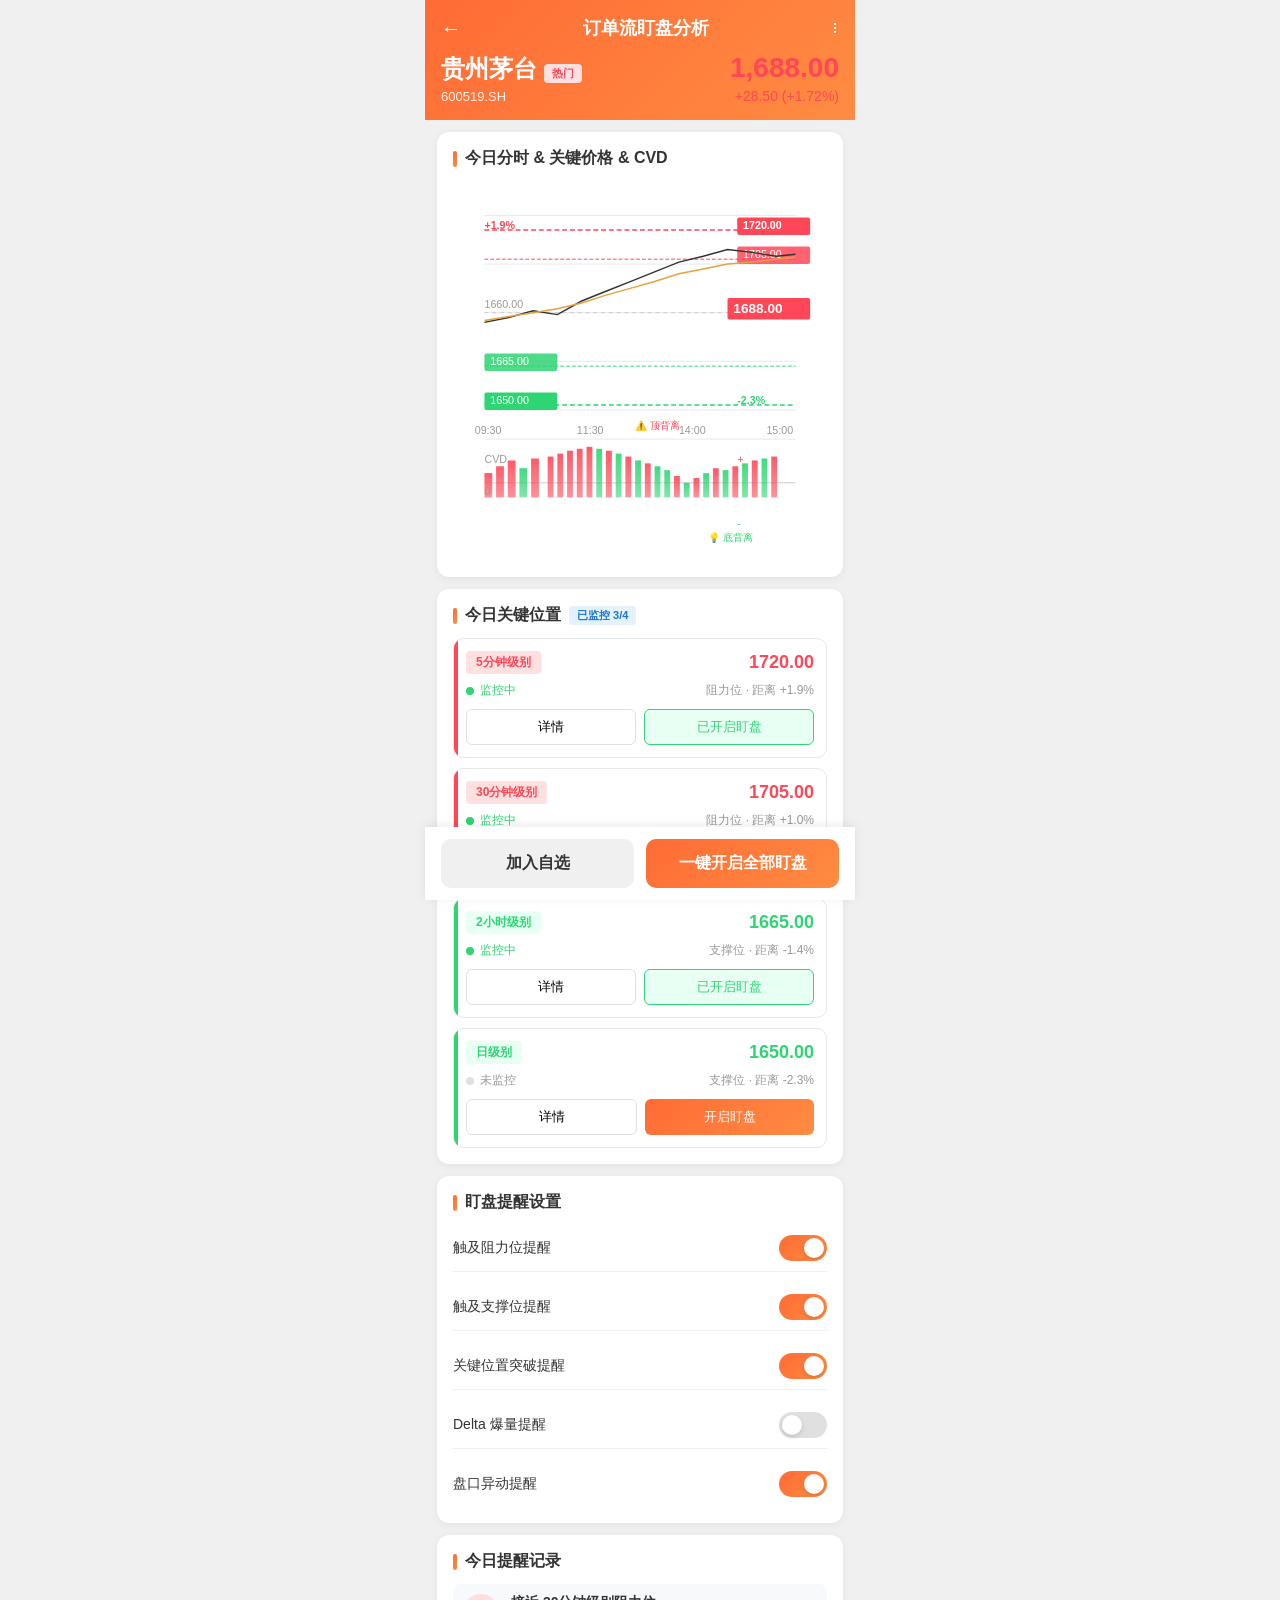
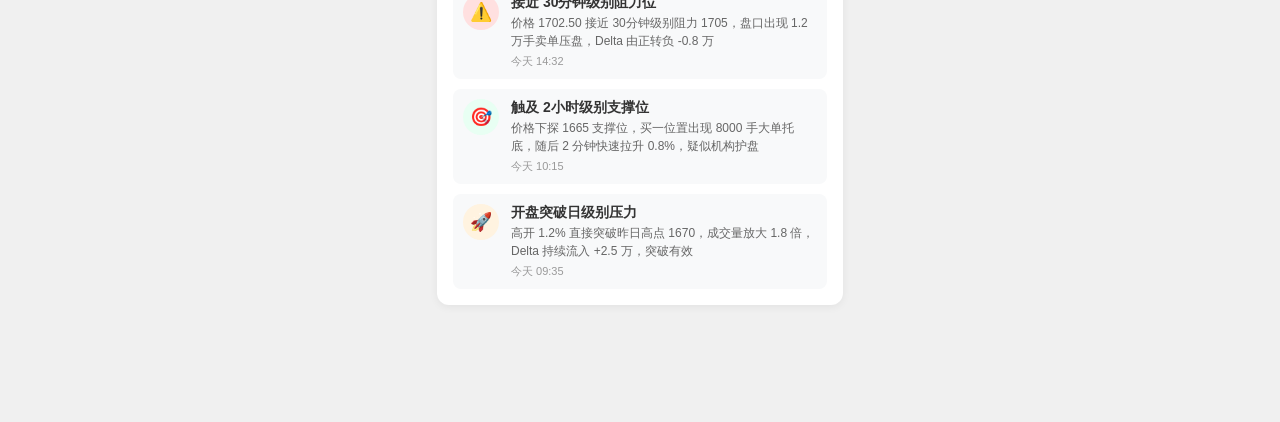
==== commit dd267500: "添加CVD指标：Delta累计，顶背离底背离标记" ====
--- a/keyzone-analyzer-prototype.html
+++ b/keyzone-analyzer-prototype.html
@@ -490,11 +490,11 @@
 
     <!-- 主要内容区 -->
     <div class="content">
-        <!-- 今日分时图 & 关键价格 -->
+        <!-- 今日分时图 & 关键价格 & CVD -->
         <div class="card">
             <div class="card-title">
                 <div class="icon"></div>
-                今日分时 & 关键位置
+                今日分时 & 关键价格 & CVD
             </div>
             <div class="chart-container">
                 <svg viewBox="0 0 360 360" style="width: 100%; height: 100%;">
@@ -551,48 +551,77 @@
                     <text x="220" y="245" font-size="11" fill="#999">14:00</text>
                     <text x="310" y="245" font-size="11" fill="#999">15:00</text>
                     
-                    <!-- 成交量区域分隔线 -->
+                    <!-- CVD区域分隔线 -->
                     <line x1="20" y1="250" x2="340" y2="250" stroke="#e8e8e8" stroke-width="1"/>
                     
-                    <!-- 成交量柱 -->
+                    <!-- CVD零轴线 -->
+                    <line x1="20" y1="295" x2="340" y2="295" stroke="#ccc" stroke-width="1"/>
+                    
+                    <!-- CVD指标（Delta累计） -->
+                    <defs>
+                        <linearGradient id="cvdRed" x1="0%" y1="0%" x2="0%" y2="100%">
+                            <stop offset="0%" style="stop-color:#ff4757;stop-opacity:0.9" />
+                            <stop offset="100%" style="stop-color:#ff4757;stop-opacity:0.6" />
+                        </linearGradient>
+                        <linearGradient id="cvdGreen" x1="0%" y1="0%" x2="0%" y2="100%">
+                            <stop offset="0%" style="stop-color:#2ed573;stop-opacity:0.9" />
+                            <stop offset="100%" style="stop-color:#2ed573;stop-opacity:0.6" />
+                        </linearGradient>
+                    </defs>
+                    
+                    <!-- CVD柱（类似K线的CVD指标） -->
                     <g transform="translate(0, 250)">
-                        <!-- 集合竞价 -->
-                        <rect x="20" y="5" width="8" height="40" fill="#ff4757" opacity="0.8"/>
-                        <rect x="30" y="10" width="8" height="35" fill="#ff4757" opacity="0.8"/>
-                        <rect x="40" y="15" width="8" height="30" fill="#ff4757" opacity="0.8"/>
-                        <rect x="50" y="20" width="8" height="25" fill="#ff4757" opacity="0.8"/>
-                        <rect x="60" y="18" width="8" height="28" fill="#ff4757" opacity="0.8"/>
-                        <rect x="70" y="22" width="8" height="23" fill="#ff4757" opacity="0.8"/>
+                        <!-- 集合竞价阶段 -->
+                        <rect x="20" y="35" width="8" height="25" fill="url(#cvdRed)"/>
+                        <rect x="32" y="28" width="8" height="32" fill="url(#cvdRed)"/>
+                        <rect x="44" y="22" width="8" height="38" fill="url(#cvdRed)"/>
+                        <rect x="56" y="30" width="8" height="30" fill="url(#cvdGreen)"/>
+                        <rect x="68" y="20" width="8" height="40" fill="url(#cvdRed)"/>
                         
-                        <!-- 连续竞价 -->
-                        <rect x="90" y="25" width="6" height="20" fill="#ff4757" opacity="0.7"/>
-                        <rect x="100" y="28" width="6" height="17" fill="#2ed573" opacity="0.7"/>
-                        <rect x="110" y="20" width="6" height="25" fill="#ff4757" opacity="0.7"/>
-                        <rect x="120" y="30" width="6" height="15" fill="#2ed573" opacity="0.7"/>
-                        <rect x="130" y="15" width="6" height="30" fill="#ff4757" opacity="0.7"/>
-                        <rect x="140" y="22" width="6" height="23" fill="#ff4757" opacity="0.7"/>
-                        <rect x="150" y="28" width="6" height="17" fill="#2ed573" opacity="0.7"/>
-                        <rect x="160" y="18" width="6" height="27" fill="#ff4757" opacity="0.7"/>
-                        <rect x="170" y="25" width="6" height="20" fill="#ff4757" opacity="0.7"/>
-                        <rect x="180" y="32" width="6" height="13" fill="#2ed573" opacity="0.7"/>
-                        <rect x="190" y="12" width="6" height="33" fill="#ff4757" opacity="0.7"/>
-                        <rect x="200" y="20" width="6" height="25" fill="#ff4757" opacity="0.7"/>
-                        <rect x="210" y="26" width="6" height="19" fill="#2ed573" opacity="0.7"/>
-                        <rect x="220" y="10" width="6" height="35" fill="#ff4757" opacity="0.8"/>
-                        <rect x="230" y="15" width="6" height="30" fill="#ff4757" opacity="0.7"/>
-                        <rect x="240" y="22" width="6" height="23" fill="#ff4757" opacity="0.7"/>
-                        <rect x="250" y="28" width="6" height="17" fill="#2ed573" opacity="0.7"/>
-                        <rect x="260" y="18" width="6" height="27" fill="#ff4757" opacity="0.7"/>
-                        <rect x="270" y="24" width="6" height="21" fill="#ff4757" opacity="0.7"/>
-                        <rect x="280" y="30" width="6" height="15" fill="#2ed573" opacity="0.7"/>
-                        <rect x="290" y="20" width="6" height="25" fill="#ff4757" opacity="0.7"/>
-                        <rect x="300" y="25" width="6" height="20" fill="#ff4757" opacity="0.7"/>
-                        <rect x="310" y="22" width="6" height="23" fill="#ff4757" opacity="0.7"/>
-                        <rect x="320" y="28" width="6" height="17" fill="#2ed573" opacity="0.7"/>
+                        <!-- 连续竞价 - 上升阶段（CVD上升） -->
+                        <rect x="85" y="18" width="6" height="42" fill="url(#cvdRed)"/>
+                        <rect x="95" y="15" width="6" height="45" fill="url(#cvdRed)"/>
+                        <rect x="105" y="12" width="6" height="48" fill="url(#cvdRed)"/>
+                        <rect x="115" y="10" width="6" height="50" fill="url(#cvdRed)"/>
+                        <rect x="125" y="8" width="6" height="52" fill="url(#cvdRed)"/>
+                        <rect x="135" y="10" width="6" height="50" fill="url(#cvdGreen)"/>
+                        <rect x="145" y="12" width="6" height="48" fill="url(#cvdRed)"/>
+                        <rect x="155" y="15" width="6" height="45" fill="url(#cvdGreen)"/>
+                        
+                        <!-- 顶背离区域（价格新高，CVD未新高） -->
+                        <rect x="165" y="18" width="6" height="42" fill="url(#cvdRed)"/>
+                        <rect x="175" y="22" width="6" height="38" fill="url(#cvdGreen)"/>
+                        <rect x="185" y="25" width="6" height="35" fill="url(#cvdRed)"/>
+                        <rect x="195" y="28" width="6" height="32" fill="url(#cvdGreen)"/>
+                        
+                        <!-- 下降阶段 -->
+                        <rect x="205" y="32" width="6" height="28" fill="url(#cvdGreen)"/>
+                        <rect x="215" y="38" width="6" height="22" fill="url(#cvdRed)"/>
+                        <rect x="225" y="45" width="6" height="15" fill="url(#cvdGreen)"/>
+                        
+                        <!-- 底背离区域（价格新低，CVD未新低） -->
+                        <rect x="235" y="40" width="6" height="20" fill="url(#cvdRed)"/>
+                        <rect x="245" y="35" width="6" height="25" fill="url(#cvdGreen)"/>
+                        <rect x="255" y="30" width="6" height="30" fill="url(#cvdRed)"/>
+                        <rect x="265" y="32" width="6" height="28" fill="url(#cvdGreen)"/>
+                        <rect x="275" y="28" width="6" height="32" fill="url(#cvdRed)"/>
+                        <rect x="285" y="25" width="6" height="35" fill="url(#cvdGreen)"/>
+                        <rect x="295" y="22" width="6" height="38" fill="url(#cvdRed)"/>
+                        <rect x="305" y="20" width="6" height="40" fill="url(#cvdGreen)"/>
+                        <rect x="315" y="18" width="6" height="42" fill="url(#cvdRed)"/>
                     </g>
                     
-                    <!-- 成交量标签 -->
-                    <text x="20" y="345" font-size="11" fill="#999">量</text>
+                    <!-- CVD标签 -->
+                    <text x="20" y="275" font-size="11" fill="#999">CVD</text>
+                    <text x="20" y="308" font-size="11" fill="#999">0</text>
+                    <text x="280" y="275" font-size="11" fill="#ff4757">+</text>
+                    <text x="280" y="340" font-size="11" fill="#2ed573">-</text>
+                    
+                    <!-- 顶背离标记 -->
+                    <text x="175" y="240" font-size="10" fill="#ff4757">⚠️ 顶背离</text>
+                    
+                    <!-- 底背离标记 -->
+                    <text x="250" y="355" font-size="10" fill="#2ed573">💡 底背离</text>
                 </svg>
             </div>
         </div>
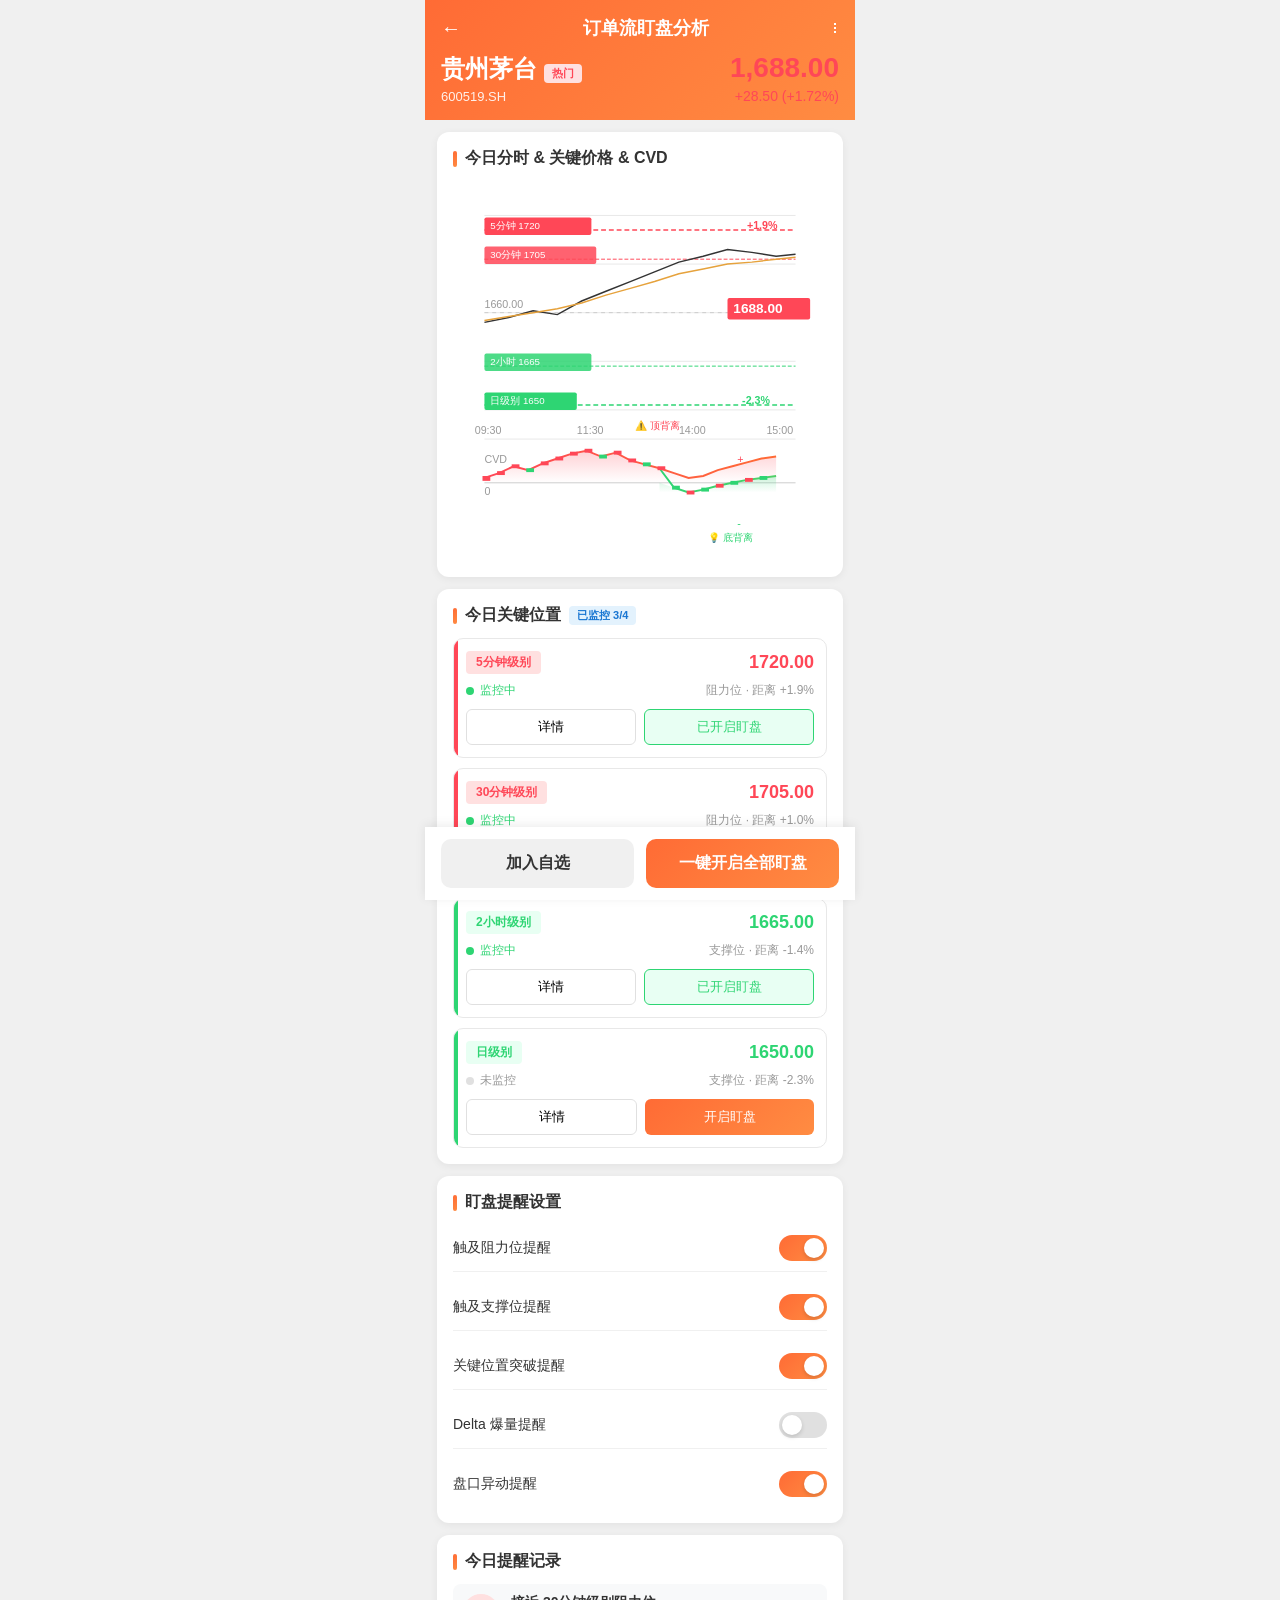
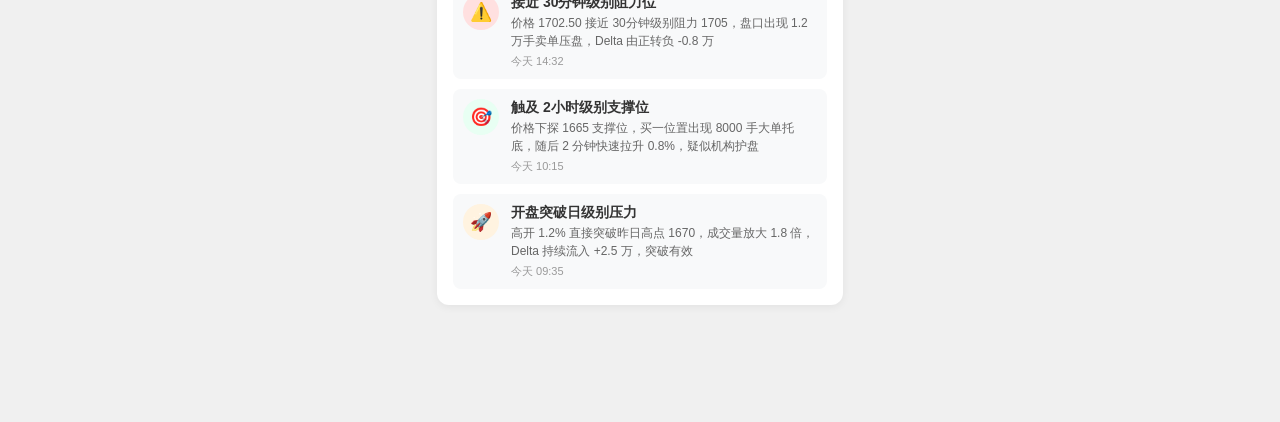
==== commit 01a38063: "优化：CVD改为连续走势，关键价格添加级别说明" ====
--- a/keyzone-analyzer-prototype.html
+++ b/keyzone-analyzer-prototype.html
@@ -510,14 +510,14 @@
                     
                     <!-- 关键价格线 - 5分钟级别（阻力） -->
                     <line x1="20" y1="35" x2="340" y2="35" stroke="#ff4757" stroke-width="1.5" stroke-dasharray="5,3"/>
-                    <rect x="280" y="22" width="75" height="18" rx="2" fill="#ff4757"/>
-                    <text x="286" y="34" font-size="11" fill="white" font-weight="bold">1720.00</text>
-                    <text x="20" y="34" font-size="11" fill="#ff4757" font-weight="bold">+1.9%</text>
+                    <rect x="20" y="22" width="110" height="18" rx="2" fill="#ff4757"/>
+                    <text x="26" y="34" font-size="10" fill="white">5分钟 1720</text>
+                    <text x="290" y="34" font-size="11" fill="#ff4757" font-weight="bold">+1.9%</text>
                     
                     <!-- 关键价格线 - 30分钟级别（阻力） -->
                     <line x1="20" y1="65" x2="340" y2="65" stroke="#ff4757" stroke-width="1" stroke-dasharray="4,2"/>
-                    <rect x="280" y="52" width="75" height="18" rx="2" fill="#ff4757" opacity="0.85"/>
-                    <text x="286" y="64" font-size="11" fill="white">1705.00</text>
+                    <rect x="20" y="52" width="115" height="18" rx="2" fill="#ff4757" opacity="0.85"/>
+                    <text x="26" y="64" font-size="10" fill="white">30分钟 1705</text>
                     
                     <!-- 当前价格标签（右上角） -->
                     <rect x="270" y="105" width="85" height="22" rx="2" fill="#ff4757"/>
@@ -525,14 +525,14 @@
                     
                     <!-- 关键价格线 - 2小时级别（支撑） -->
                     <line x1="20" y1="175" x2="340" y2="175" stroke="#2ed573" stroke-width="1" stroke-dasharray="4,2"/>
-                    <rect x="20" y="162" width="75" height="18" rx="2" fill="#2ed573" opacity="0.85"/>
-                    <text x="26" y="174" font-size="11" fill="white">1665.00</text>
+                    <rect x="20" y="162" width="110" height="18" rx="2" fill="#2ed573" opacity="0.85"/>
+                    <text x="26" y="174" font-size="10" fill="white">2小时 1665</text>
                     
                     <!-- 关键价格线 - 日级别（支撑） -->
                     <line x1="20" y1="215" x2="340" y2="215" stroke="#2ed573" stroke-width="1.5" stroke-dasharray="5,3"/>
-                    <rect x="20" y="202" width="75" height="18" rx="2" fill="#2ed573"/>
-                    <text x="26" y="214" font-size="11" fill="white">1650.00</text>
-                    <text x="280" y="214" font-size="11" fill="#2ed573" font-weight="bold">-2.3%</text>
+                    <rect x="20" y="202" width="95" height="18" rx="2" fill="#2ed573"/>
+                    <text x="26" y="214" font-size="10" fill="white">日级别 1650</text>
+                    <text x="285" y="214" font-size="11" fill="#2ed573" font-weight="bold">-2.3%</text>
                     
                     <!-- 昨收价标签 -->
                     <text x="20" y="115" font-size="11" fill="#999">1660.00</text>
@@ -557,58 +557,70 @@
                     <!-- CVD零轴线 -->
                     <line x1="20" y1="295" x2="340" y2="295" stroke="#ccc" stroke-width="1"/>
                     
-                    <!-- CVD指标（Delta累计） -->
+                    <!-- CVD指标（Delta累计 - 连续走势像K线） -->
                     <defs>
-                        <linearGradient id="cvdRed" x1="0%" y1="0%" x2="0%" y2="100%">
-                            <stop offset="0%" style="stop-color:#ff4757;stop-opacity:0.9" />
-                            <stop offset="100%" style="stop-color:#ff4757;stop-opacity:0.6" />
+                        <linearGradient id="cvdLineRed" x1="0%" y1="0%" x2="100%" y2="0%">
+                            <stop offset="0%" style="stop-color:#ff4757;stop-opacity:1" />
+                            <stop offset="100%" style="stop-color:#ff6b35;stop-opacity:1" />
                         </linearGradient>
-                        <linearGradient id="cvdGreen" x1="0%" y1="0%" x2="0%" y2="100%">
-                            <stop offset="0%" style="stop-color:#2ed573;stop-opacity:0.9" />
-                            <stop offset="100%" style="stop-color:#2ed573;stop-opacity:0.6" />
+                        <linearGradient id="cvdLineGreen" x1="0%" y1="0%" x2="100%" y2="0%">
+                            <stop offset="0%" style="stop-color:#2ed573;stop-opacity:1" />
+                            <stop offset="100%" style="stop-color:#51cf66;stop-opacity:1" />
+                        </linearGradient>
+                        <linearGradient id="cvdAreaRed" x1="0%" y1="0%" x2="0%" y2="100%">
+                            <stop offset="0%" style="stop-color:#ff4757;stop-opacity:0.25" />
+                            <stop offset="100%" style="stop-color:#ff4757;stop-opacity:0" />
+                        </linearGradient>
+                        <linearGradient id="cvdAreaGreen" x1="0%" y1="0%" x2="0%" y2="100%">
+                            <stop offset="0%" style="stop-color:#2ed573;stop-opacity:0.25" />
+                            <stop offset="100%" style="stop-color:#2ed573;stop-opacity:0" />
                         </linearGradient>
                     </defs>
                     
-                    <!-- CVD柱（类似K线的CVD指标） -->
+                    <!-- CVD连续走势线（像K线一样） -->
                     <g transform="translate(0, 250)">
-                        <!-- 集合竞价阶段 -->
-                        <rect x="20" y="35" width="8" height="25" fill="url(#cvdRed)"/>
-                        <rect x="32" y="28" width="8" height="32" fill="url(#cvdRed)"/>
-                        <rect x="44" y="22" width="8" height="38" fill="url(#cvdRed)"/>
-                        <rect x="56" y="30" width="8" height="30" fill="url(#cvdGreen)"/>
-                        <rect x="68" y="20" width="8" height="40" fill="url(#cvdRed)"/>
+                        <!-- CVD上升阶段填充（正区域） -->
+                        <path d="M 20 40 L 35 35 L 50 28 L 65 32 L 80 25 L 95 20 L 110 15 L 125 12 L 140 18 L 155 14 L 170 22 L 185 26 L 200 30 L 215 35 L 230 40 L 245 38 L 260 32 L 275 28 L 290 24 L 305 20 L 320 18 L 320 45 L 20 45 Z" 
+                              fill="url(#cvdAreaRed)"/>
                         
-                        <!-- 连续竞价 - 上升阶段（CVD上升） -->
-                        <rect x="85" y="18" width="6" height="42" fill="url(#cvdRed)"/>
-                        <rect x="95" y="15" width="6" height="45" fill="url(#cvdRed)"/>
-                        <rect x="105" y="12" width="6" height="48" fill="url(#cvdRed)"/>
-                        <rect x="115" y="10" width="6" height="50" fill="url(#cvdRed)"/>
-                        <rect x="125" y="8" width="6" height="52" fill="url(#cvdRed)"/>
-                        <rect x="135" y="10" width="6" height="50" fill="url(#cvdGreen)"/>
-                        <rect x="145" y="12" width="6" height="48" fill="url(#cvdRed)"/>
-                        <rect x="155" y="15" width="6" height="45" fill="url(#cvdGreen)"/>
+                        <!-- CVD下降阶段填充（负区域） -->
+                        <path d="M 200 45 L 215 50 L 230 55 L 245 52 L 260 48 L 275 45 L 290 42 L 305 40 L 320 38 L 320 55 L 200 55 Z" 
+                              fill="url(#cvdAreaGreen)"/>
                         
-                        <!-- 顶背离区域（价格新高，CVD未新高） -->
-                        <rect x="165" y="18" width="6" height="42" fill="url(#cvdRed)"/>
-                        <rect x="175" y="22" width="6" height="38" fill="url(#cvdGreen)"/>
-                        <rect x="185" y="25" width="6" height="35" fill="url(#cvdRed)"/>
-                        <rect x="195" y="28" width="6" height="32" fill="url(#cvdGreen)"/>
+                        <!-- CVD走势线（连续线像K线） -->
+                        <path d="M 20 40 L 35 35 L 50 28 L 65 32 L 80 25 L 95 20 L 110 15 L 125 12 L 140 18 L 155 14 L 170 22 L 185 26 L 200 30 L 215 35 L 230 40 L 245 38 L 260 32 L 275 28 L 290 24 L 305 20 L 320 18" 
+                              fill="none" stroke="url(#cvdLineRed)" stroke-width="2"/>
                         
-                        <!-- 下降阶段 -->
-                        <rect x="205" y="32" width="6" height="28" fill="url(#cvdGreen)"/>
-                        <rect x="215" y="38" width="6" height="22" fill="url(#cvdRed)"/>
-                        <rect x="225" y="45" width="6" height="15" fill="url(#cvdGreen)"/>
+                        <!-- CVD下跌段 -->
+                        <path d="M 200 30 L 215 50 L 230 55 L 245 52 L 260 48 L 275 45 L 290 42 L 305 40 L 320 38" 
+                              fill="none" stroke="url(#cvdLineGreen)" stroke-width="2"/>
                         
-                        <!-- 底背离区域（价格新低，CVD未新低） -->
-                        <rect x="235" y="40" width="6" height="20" fill="url(#cvdRed)"/>
-                        <rect x="245" y="35" width="6" height="25" fill="url(#cvdGreen)"/>
-                        <rect x="255" y="30" width="6" height="30" fill="url(#cvdRed)"/>
-                        <rect x="265" y="32" width="6" height="28" fill="url(#cvdGreen)"/>
-                        <rect x="275" y="28" width="6" height="32" fill="url(#cvdRed)"/>
-                        <rect x="285" y="25" width="6" height="35" fill="url(#cvdGreen)"/>
-                        <rect x="295" y="22" width="6" height="38" fill="url(#cvdRed)"/>
-                        <rect x="305" y="20" width="6" height="40" fill="url(#cvdGreen)"/>
-                        <rect x="315" y="18" width="6" height="42" fill="url(#cvdRed)"/>
+                        <!-- CVD K线实体（每分钟的K线） -->
+                        <!-- 第一组（上升） -->
+                        <rect x="18" y="38" width="8" height="5" fill="#ff4757"/>
+                        <rect x="33" y="33" width="8" height="4" fill="#ff4757"/>
+                        <rect x="48" y="26" width="8" height="4" fill="#ff4757"/>
+                        <rect x="63" y="30" width="8" height="4" fill="#2ed573"/>
+                        <rect x="78" y="23" width="8" height="4" fill="#ff4757"/>
+                        <rect x="93" y="18" width="8" height="4" fill="#ff4757"/>
+                        <rect x="108" y="13" width="8" height="4" fill="#ff4757"/>
+                        <rect x="123" y="10" width="8" height="4" fill="#ff4757"/>
+                        <rect x="138" y="16" width="8" height="4" fill="#2ed573"/>
+                        <rect x="153" y="12" width="8" height="4" fill="#ff4757"/>
+                        
+                        <!-- 第二组（顶背离） -->
+                        <rect x="168" y="20" width="8" height="4" fill="#ff4757"/>
+                        <rect x="183" y="24" width="8" height="4" fill="#2ed573"/>
+                        <rect x="198" y="28" width="8" height="4" fill="#ff4757"/>
+                        
+                        <!-- 第三组（底背离） -->
+                        <rect x="213" y="48" width="8" height="4" fill="#2ed573"/>
+                        <rect x="228" y="53" width="8" height="4" fill="#ff4757"/>
+                        <rect x="243" y="50" width="8" height="4" fill="#2ed573"/>
+                        <rect x="258" y="46" width="8" height="4" fill="#ff4757"/>
+                        <rect x="273" y="43" width="8" height="4" fill="#2ed573"/>
+                        <rect x="288" y="40" width="8" height="4" fill="#ff4757"/>
+                        <rect x="303" y="38" width="8" height="4" fill="#2ed573"/>
                     </g>
                     
                     <!-- CVD标签 -->
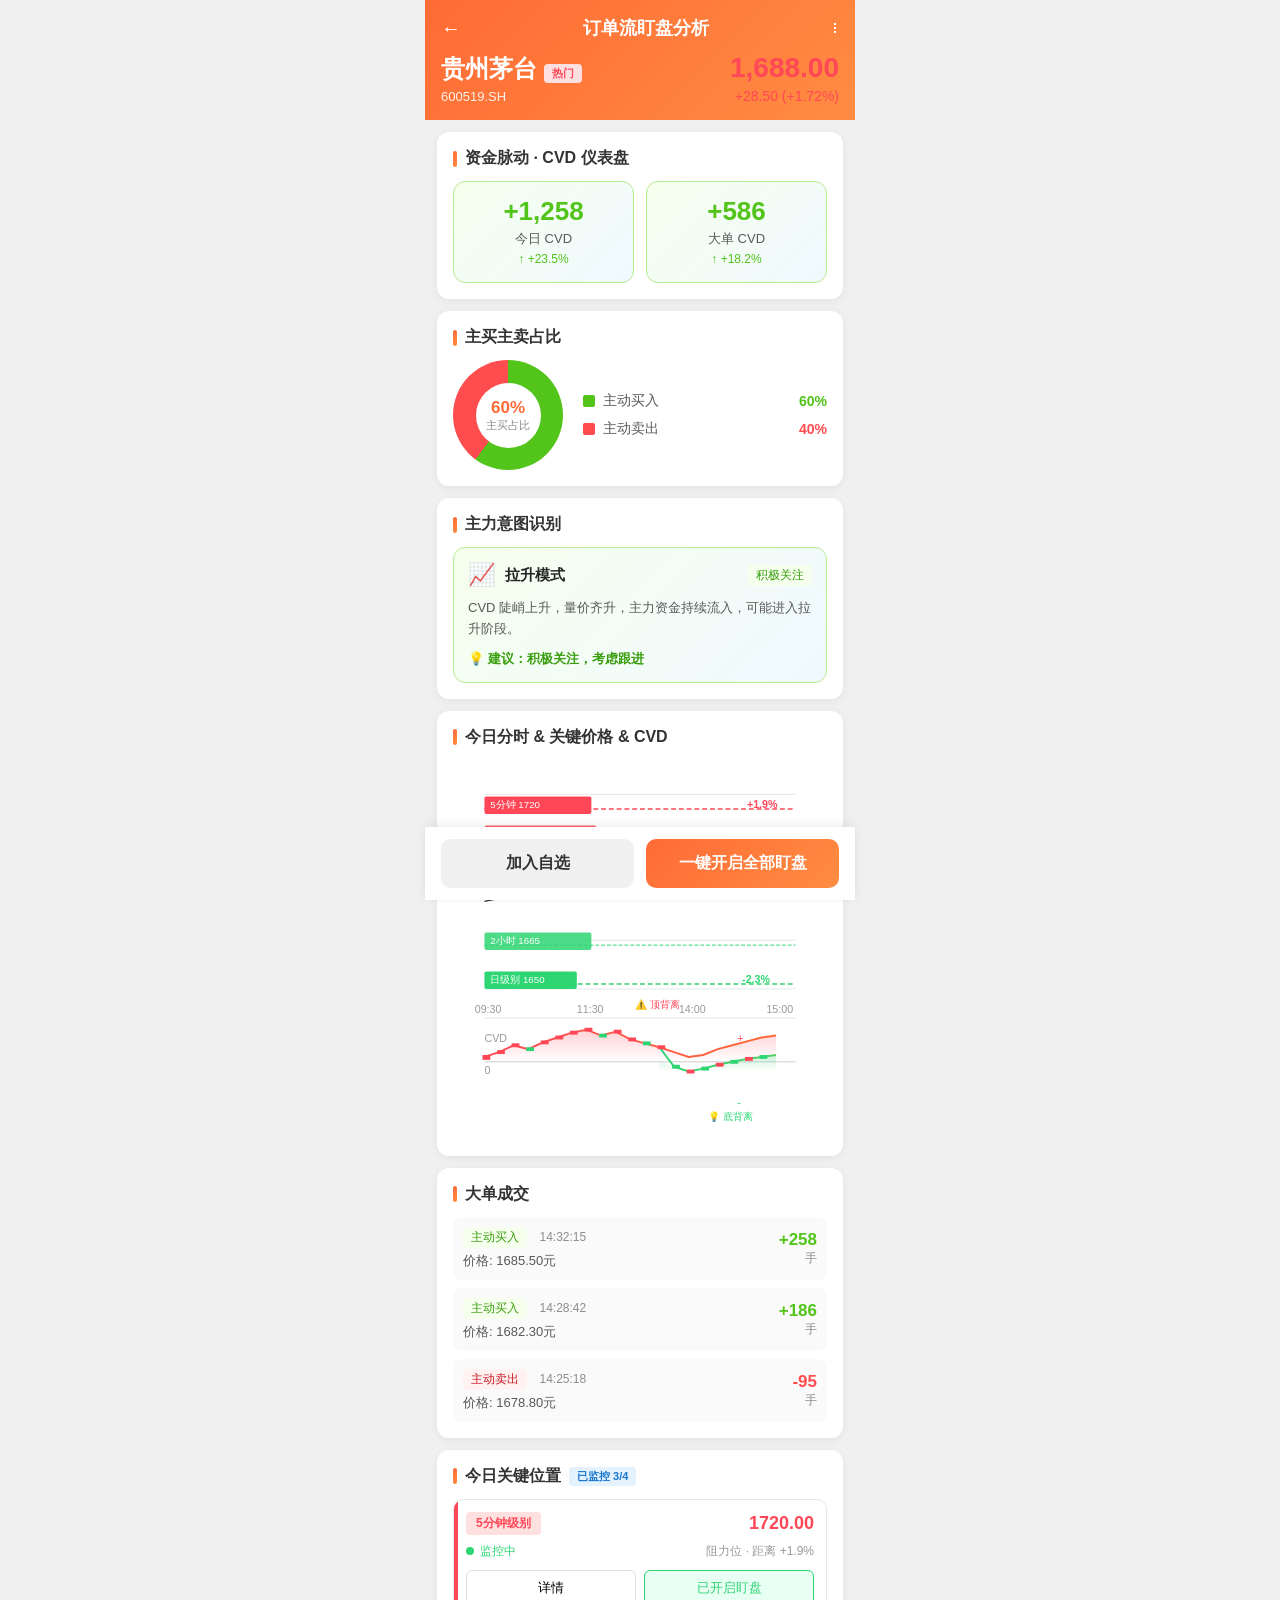
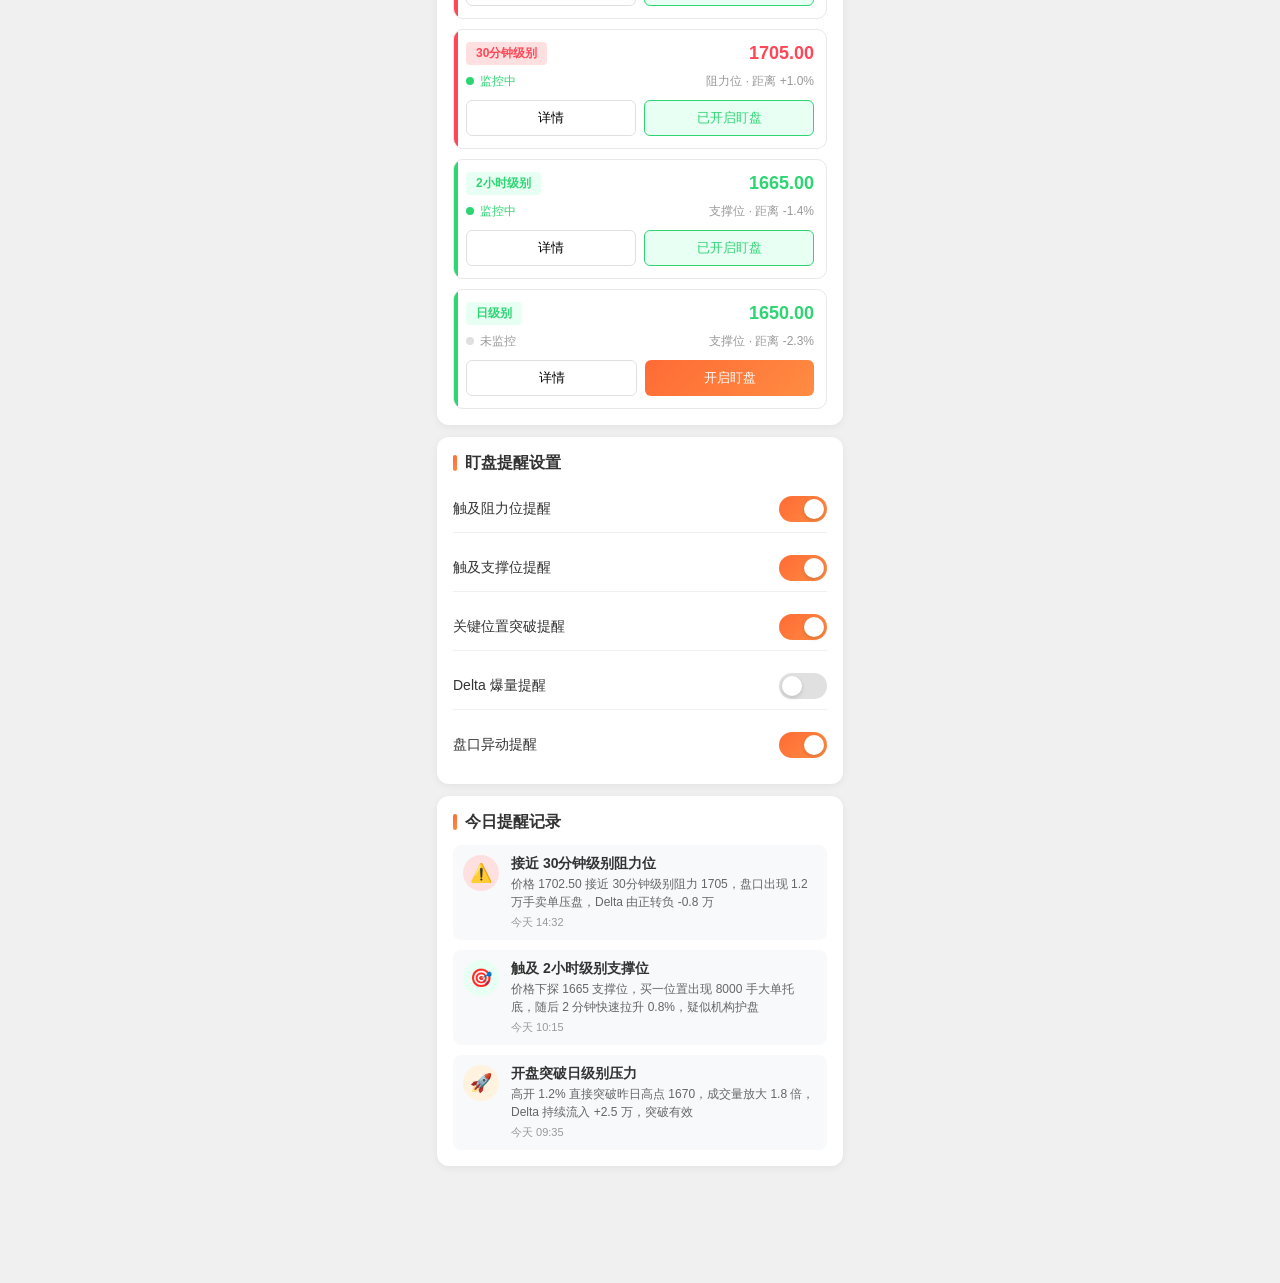
==== commit ab499102: "整合资金脉动功能：添加 CVD 仪表盘、主买主卖占比、主力意图识别、大单成交列表" ====
--- a/keyzone-analyzer-prototype.html
+++ b/keyzone-analyzer-prototype.html
@@ -148,6 +148,29 @@
             border-radius: 2px;
         }
 
+        /* 标签 */
+        .tag {
+            display: inline-block;
+            padding: 2px 8px;
+            border-radius: 4px;
+            font-size: 11px;
+        }
+
+        .tag-hot {
+            background: #ffe0e0;
+            color: #ff4757;
+        }
+
+        .tag-info {
+            background: #e3f2fd;
+            color: #1976d2;
+        }
+
+        .tag-monitor {
+            background: #e8fff3;
+            color: #2ed573;
+        }
+
         /* 分时图容器 */
         .chart-container {
             height: 380px;
@@ -158,27 +181,307 @@
             padding: 8px 12px;
         }
 
-        /* 标签 */
-        .tag {
-            display: inline-block;
+        /* CVD 仪表盘 */
+        .cvd-dashboard {
+            display: grid;
+            grid-template-columns: repeat(2, 1fr);
+            gap: 12px;
+        }
+
+        .cvd-item {
+            background: linear-gradient(135deg, #fff5f0 0%, #fffbf0 100%);
+            border: 1px solid #ffd591;
+            border-radius: 12px;
+            padding: 16px 12px;
+            text-align: center;
+        }
+
+        .cvd-item.positive {
+            background: linear-gradient(135deg, #f6ffed 0%, #f0f9ff 100%);
+            border-color: #b7eb8f;
+        }
+
+        .cvd-item.negative {
+            background: linear-gradient(135deg, #fff2f0 0%, #fff1f0 100%);
+            border-color: #ffa39e;
+        }
+
+        .cvd-value {
+            font-size: 26px;
+            font-weight: bold;
+            line-height: 1;
+            margin-bottom: 6px;
+        }
+
+        .cvd-value.positive {
+            color: #52c41a;
+        }
+
+        .cvd-value.negative {
+            color: #ff4d4f;
+        }
+
+        .cvd-label {
+            font-size: 13px;
+            color: #595959;
+            margin-bottom: 4px;
+        }
+
+        .cvd-change {
+            font-size: 12px;
+            color: #8c8c8c;
+        }
+
+        .cvd-change.up {
+            color: #52c41a;
+        }
+
+        .cvd-change.down {
+            color: #ff4d4f;
+        }
+
+        /* 主买主卖饼图 */
+        .pie-container {
+            display: flex;
+            align-items: center;
+            gap: 20px;
+        }
+
+        .pie-chart {
+            width: 110px;
+            height: 110px;
+            border-radius: 50%;
+            background: conic-gradient(#52c41a 0deg 216deg, #ff4d4f 216deg 360deg);
+            display: flex;
+            align-items: center;
+            justify-content: center;
+            position: relative;
+        }
+
+        .pie-center {
+            width: 65px;
+            height: 65px;
+            background: white;
+            border-radius: 50%;
+            display: flex;
+            flex-direction: column;
+            align-items: center;
+            justify-content: center;
+        }
+
+        .pie-center-value {
+            font-size: 17px;
+            font-weight: bold;
+            color: #ff6b35;
+        }
+
+        .pie-center-label {
+            font-size: 11px;
+            color: #8c8c8c;
+        }
+
+        .pie-legend {
+            flex: 1;
+            display: flex;
+            flex-direction: column;
+            gap: 10px;
+        }
+
+        .pie-legend-item {
+            display: flex;
+            align-items: center;
+            gap: 8px;
+        }
+
+        .pie-legend-color {
+            width: 12px;
+            height: 12px;
+            border-radius: 2px;
+        }
+
+        .pie-legend-color.buy {
+            background: #52c41a;
+        }
+
+        .pie-legend-color.sell {
+            background: #ff4d4f;
+        }
+
+        .pie-legend-label {
+            font-size: 14px;
+            color: #595959;
+        }
+
+        .pie-legend-value {
+            font-size: 14px;
+            font-weight: 600;
+            margin-left: auto;
+        }
+
+        .pie-legend-value.buy {
+            color: #52c41a;
+        }
+
+        .pie-legend-value.sell {
+            color: #ff4d4f;
+        }
+
+        /* 主力意图识别 */
+        .intent-card {
+            background: linear-gradient(135deg, #f6ffed 0%, #f0f9ff 100%);
+            border: 1px solid #b7eb8f;
+            border-radius: 12px;
+            padding: 14px;
+        }
+
+        .intent-card.warning {
+            background: linear-gradient(135deg, #fffbe6 0%, #fffbf0 100%);
+            border-color: #ffe58f;
+        }
+
+        .intent-card.danger {
+            background: linear-gradient(135deg, #fff2f0 0%, #fff1f0 100%);
+            border-color: #ffa39e;
+        }
+
+        .intent-header {
+            display: flex;
+            align-items: center;
+            gap: 10px;
+            margin-bottom: 10px;
+        }
+
+        .intent-icon {
+            font-size: 22px;
+        }
+
+        .intent-name {
+            font-size: 15px;
+            font-weight: 600;
+            color: #262626;
+        }
+
+        .intent-tag {
+            margin-left: auto;
+            font-size: 12px;
             padding: 2px 8px;
             border-radius: 4px;
-            font-size: 11px;
-        }
-
-        .tag-hot {
-            background: #ffe0e0;
-            color: #ff4757;
-        }
-
-        .tag-info {
-            background: #e3f2fd;
-            color: #1976d2;
-        }
-
-        .tag-monitor {
-            background: #e8fff3;
-            color: #2ed573;
+            font-weight: 500;
+        }
+
+        .intent-tag.attention {
+            background: #f6ffed;
+            color: #389e0d;
+        }
+
+        .intent-tag.careful {
+            background: #fffbe6;
+            color: #ad6800;
+        }
+
+        .intent-tag.warning {
+            background: #fff2f0;
+            color: #cf1322;
+        }
+
+        .intent-desc {
+            font-size: 13px;
+            color: #595959;
+            line-height: 1.6;
+            margin-bottom: 10px;
+        }
+
+        .intent-suggestion {
+            display: flex;
+            align-items: center;
+            gap: 6px;
+            font-size: 13px;
+            font-weight: 600;
+        }
+
+        .intent-suggestion.attention {
+            color: #389e0d;
+        }
+
+        .intent-suggestion.careful {
+            color: #ad6800;
+        }
+
+        .intent-suggestion.warning {
+            color: #cf1322;
+        }
+
+        /* 大单列表 */
+        .big-order-list {
+            display: flex;
+            flex-direction: column;
+            gap: 8px;
+        }
+
+        .big-order-item {
+            display: flex;
+            justify-content: space-between;
+            align-items: center;
+            padding: 10px;
+            background: #fafafa;
+            border-radius: 8px;
+        }
+
+        .big-order-left {
+            display: flex;
+            flex-direction: column;
+            gap: 4px;
+        }
+
+        .big-order-type {
+            font-size: 12px;
+            padding: 2px 8px;
+            border-radius: 4px;
+            font-weight: 500;
+            display: inline-block;
+        }
+
+        .big-order-type.buy {
+            background: #f6ffed;
+            color: #389e0d;
+        }
+
+        .big-order-type.sell {
+            background: #fff2f0;
+            color: #cf1322;
+        }
+
+        .big-order-time {
+            font-size: 12px;
+            color: #8c8c8c;
+            margin-left: 8px;
+        }
+
+        .big-order-price {
+            font-size: 13px;
+            color: #595959;
+        }
+
+        .big-order-right {
+            text-align: right;
+        }
+
+        .big-order-amount {
+            font-size: 17px;
+            font-weight: bold;
+        }
+
+        .big-order-amount.buy {
+            color: #52c41a;
+        }
+
+        .big-order-amount.sell {
+            color: #ff4d4f;
+        }
+
+        .big-order-unit {
+            font-size: 12px;
+            color: #8c8c8c;
         }
 
         /* 关键价格列表 */
@@ -490,6 +793,75 @@
 
     <!-- 主要内容区 -->
     <div class="content">
+        <!-- CVD 实时仪表盘 -->
+        <div class="card">
+            <div class="card-title">
+                <div class="icon"></div>
+                资金脉动 · CVD 仪表盘
+            </div>
+            <div class="cvd-dashboard">
+                <div class="cvd-item positive">
+                    <div class="cvd-value positive">+1,258</div>
+                    <div class="cvd-label">今日 CVD</div>
+                    <div class="cvd-change up">↑ +23.5%</div>
+                </div>
+                <div class="cvd-item positive">
+                    <div class="cvd-value positive">+586</div>
+                    <div class="cvd-label">大单 CVD</div>
+                    <div class="cvd-change up">↑ +18.2%</div>
+                </div>
+            </div>
+        </div>
+
+        <!-- 主买主卖占比 -->
+        <div class="card">
+            <div class="card-title">
+                <div class="icon"></div>
+                主买主卖占比
+            </div>
+            <div class="pie-container">
+                <div class="pie-chart">
+                    <div class="pie-center">
+                        <div class="pie-center-value">60%</div>
+                        <div class="pie-center-label">主买占比</div>
+                    </div>
+                </div>
+                <div class="pie-legend">
+                    <div class="pie-legend-item">
+                        <div class="pie-legend-color buy"></div>
+                        <div class="pie-legend-label">主动买入</div>
+                        <div class="pie-legend-value buy">60%</div>
+                    </div>
+                    <div class="pie-legend-item">
+                        <div class="pie-legend-color sell"></div>
+                        <div class="pie-legend-label">主动卖出</div>
+                        <div class="pie-legend-value sell">40%</div>
+                    </div>
+                </div>
+            </div>
+        </div>
+
+        <!-- 主力意图识别 -->
+        <div class="card">
+            <div class="card-title">
+                <div class="icon"></div>
+                主力意图识别
+            </div>
+            <div class="intent-card">
+                <div class="intent-header">
+                    <span class="intent-icon">📈</span>
+                    <span class="intent-name">拉升模式</span>
+                    <span class="intent-tag attention">积极关注</span>
+                </div>
+                <div class="intent-desc">
+                    CVD 陡峭上升，量价齐升，主力资金持续流入，可能进入拉升阶段。
+                </div>
+                <div class="intent-suggestion attention">
+                    💡 建议：积极关注，考虑跟进
+                </div>
+            </div>
+        </div>
+
         <!-- 今日分时图 & 关键价格 & CVD -->
         <div class="card">
             <div class="card-title">
@@ -638,6 +1010,55 @@
             </div>
         </div>
 
+        <!-- 大单成交列表 -->
+        <div class="card">
+            <div class="card-title">
+                <div class="icon"></div>
+                大单成交
+            </div>
+            <div class="big-order-list">
+                <div class="big-order-item">
+                    <div class="big-order-left">
+                        <div>
+                            <span class="big-order-type buy">主动买入</span>
+                            <span class="big-order-time">14:32:15</span>
+                        </div>
+                        <div class="big-order-price">价格: 1685.50元</div>
+                    </div>
+                    <div class="big-order-right">
+                        <div class="big-order-amount buy">+258</div>
+                        <div class="big-order-unit">手</div>
+                    </div>
+                </div>
+                <div class="big-order-item">
+                    <div class="big-order-left">
+                        <div>
+                            <span class="big-order-type buy">主动买入</span>
+                            <span class="big-order-time">14:28:42</span>
+                        </div>
+                        <div class="big-order-price">价格: 1682.30元</div>
+                    </div>
+                    <div class="big-order-right">
+                        <div class="big-order-amount buy">+186</div>
+                        <div class="big-order-unit">手</div>
+                    </div>
+                </div>
+                <div class="big-order-item">
+                    <div class="big-order-left">
+                        <div>
+                            <span class="big-order-type sell">主动卖出</span>
+                            <span class="big-order-time">14:25:18</span>
+                        </div>
+                        <div class="big-order-price">价格: 1678.80元</div>
+                    </div>
+                    <div class="big-order-right">
+                        <div class="big-order-amount sell">-95</div>
+                        <div class="big-order-unit">手</div>
+                    </div>
+                </div>
+            </div>
+        </div>
+
         <!-- 今日关键价格列表 -->
         <div class="card">
             <div class="card-title">
